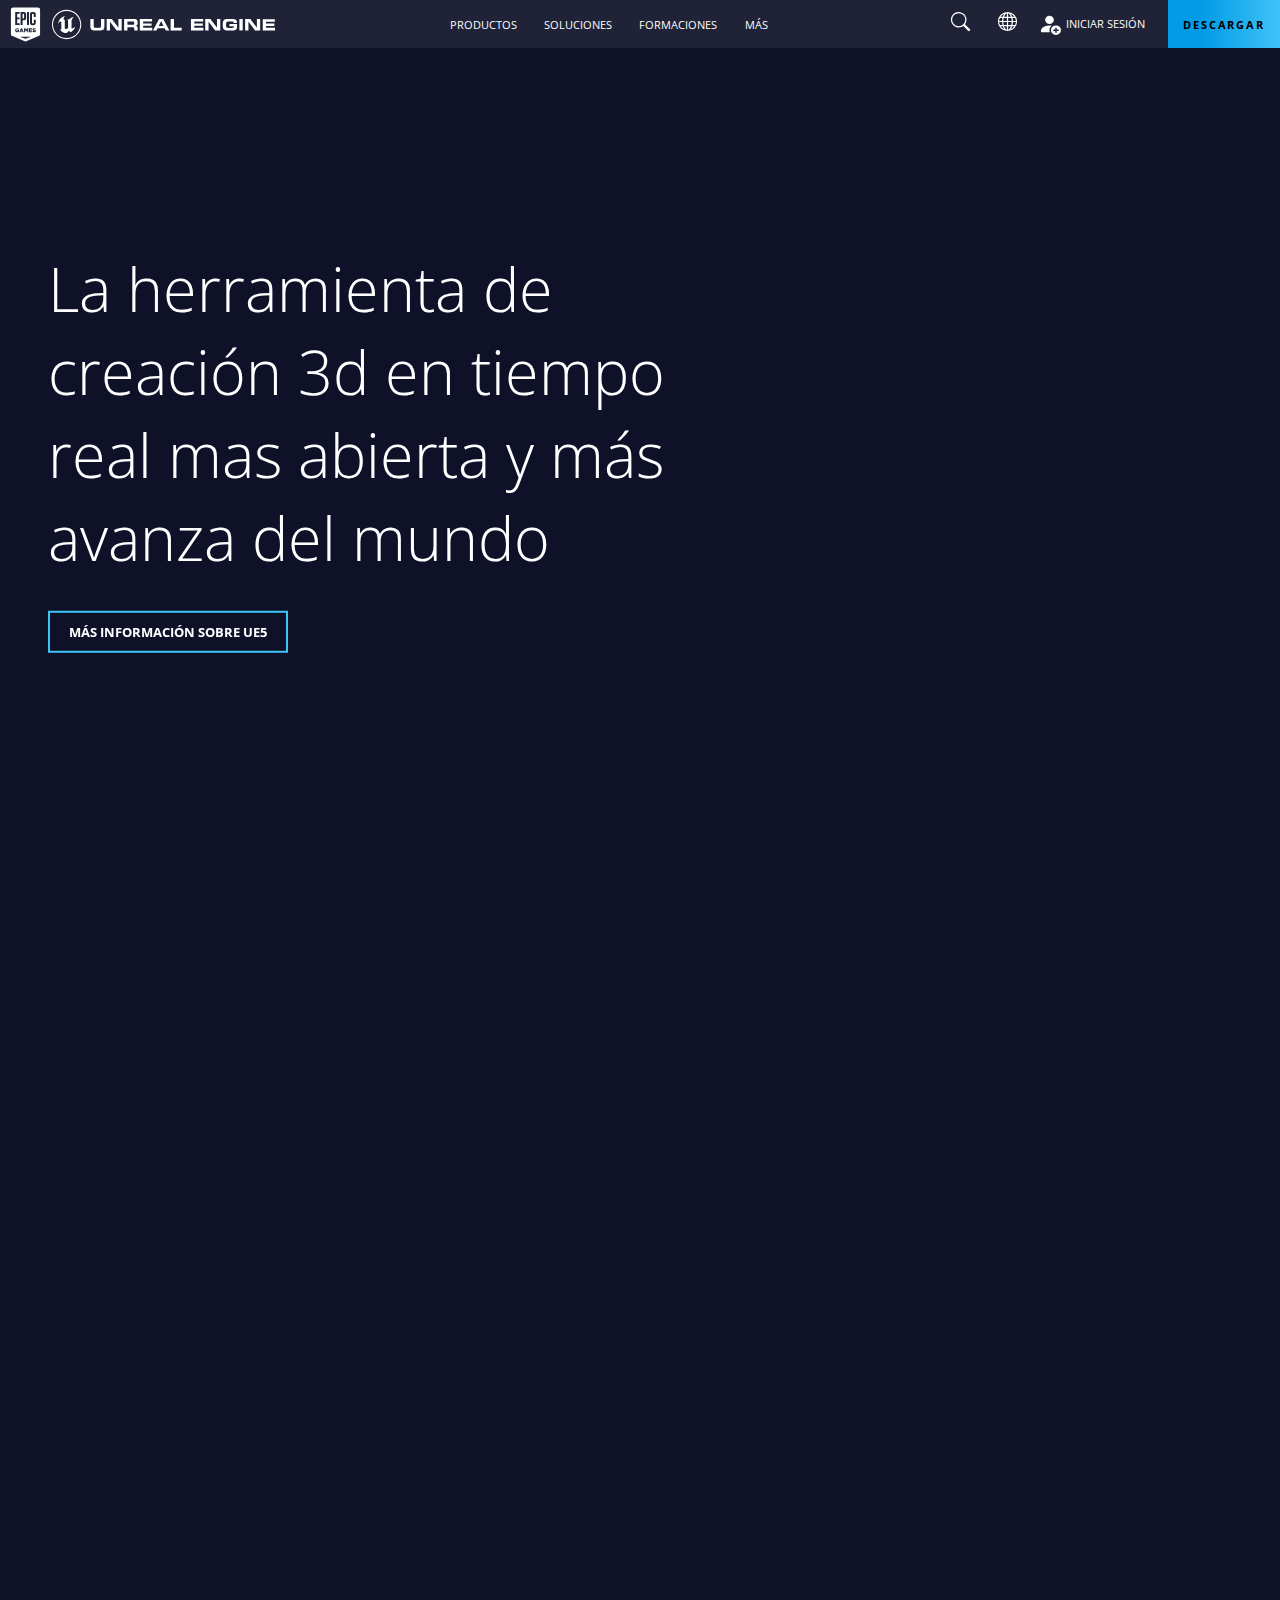
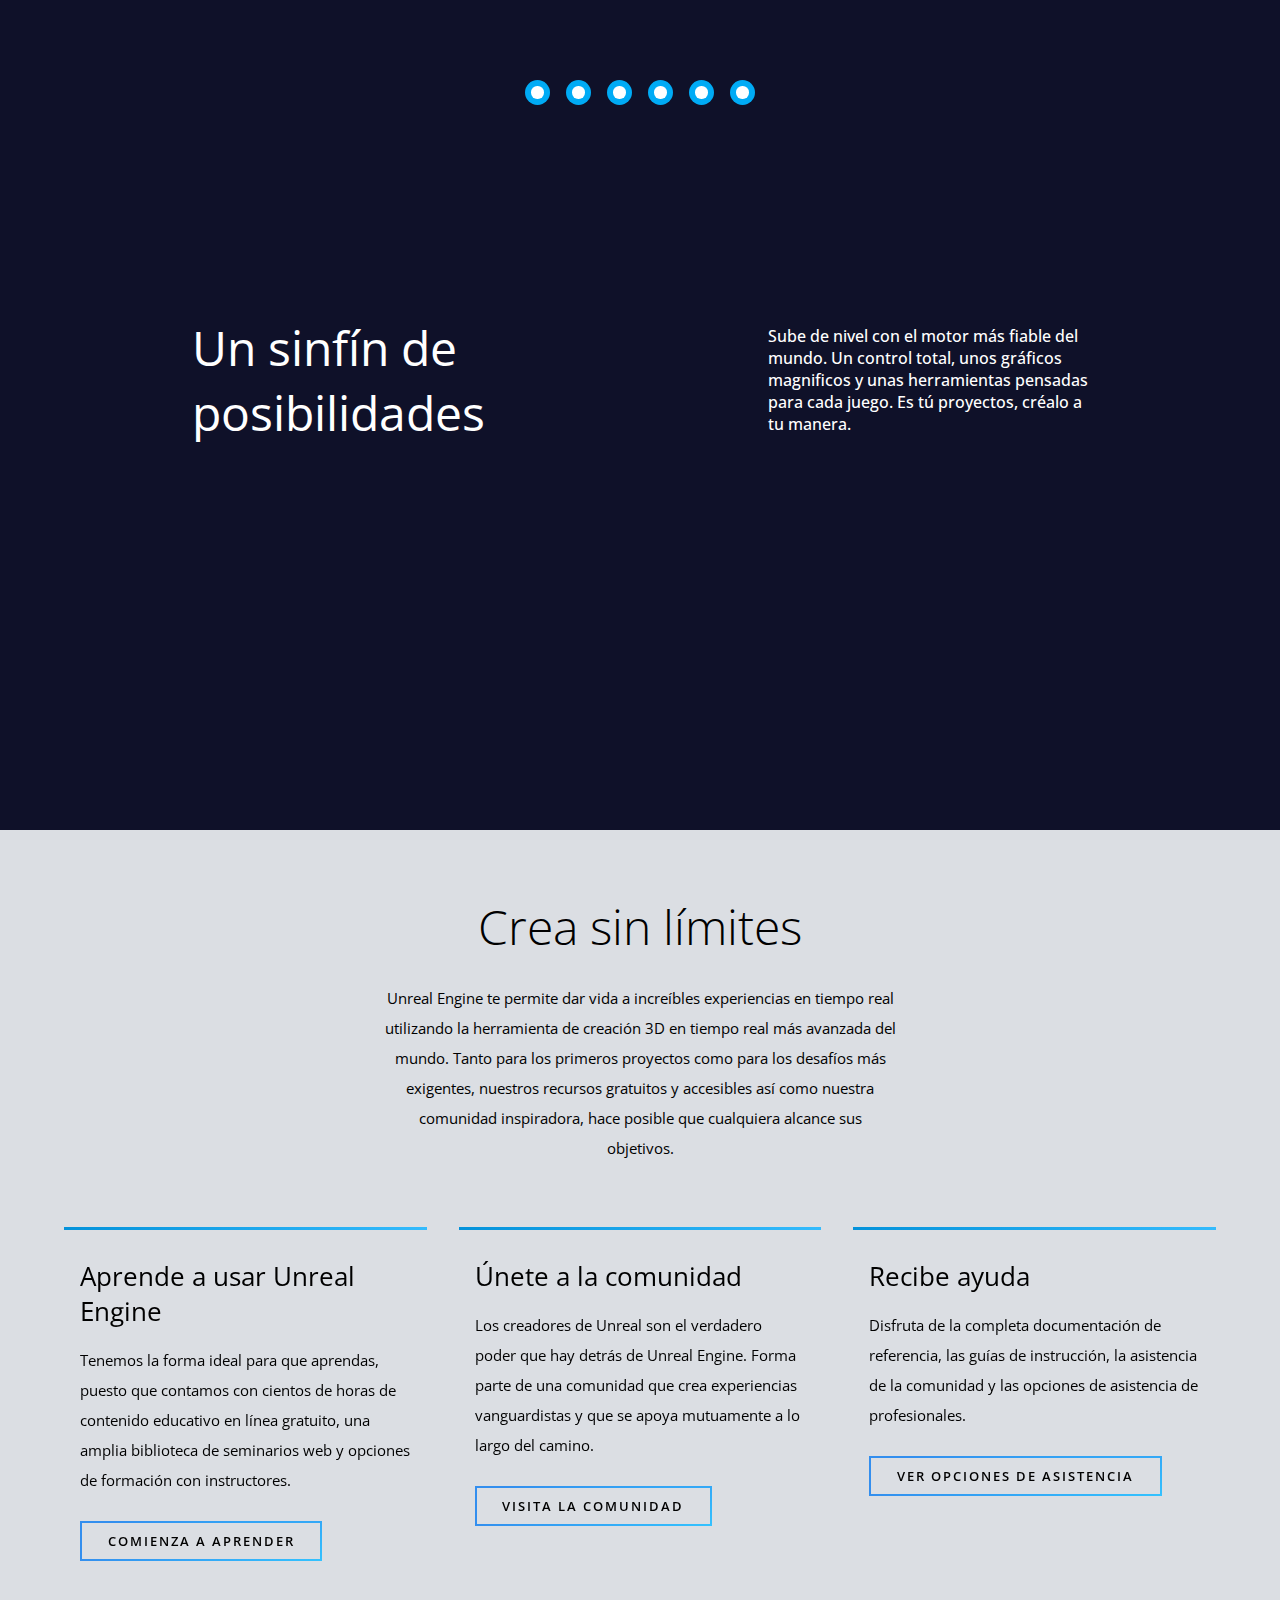
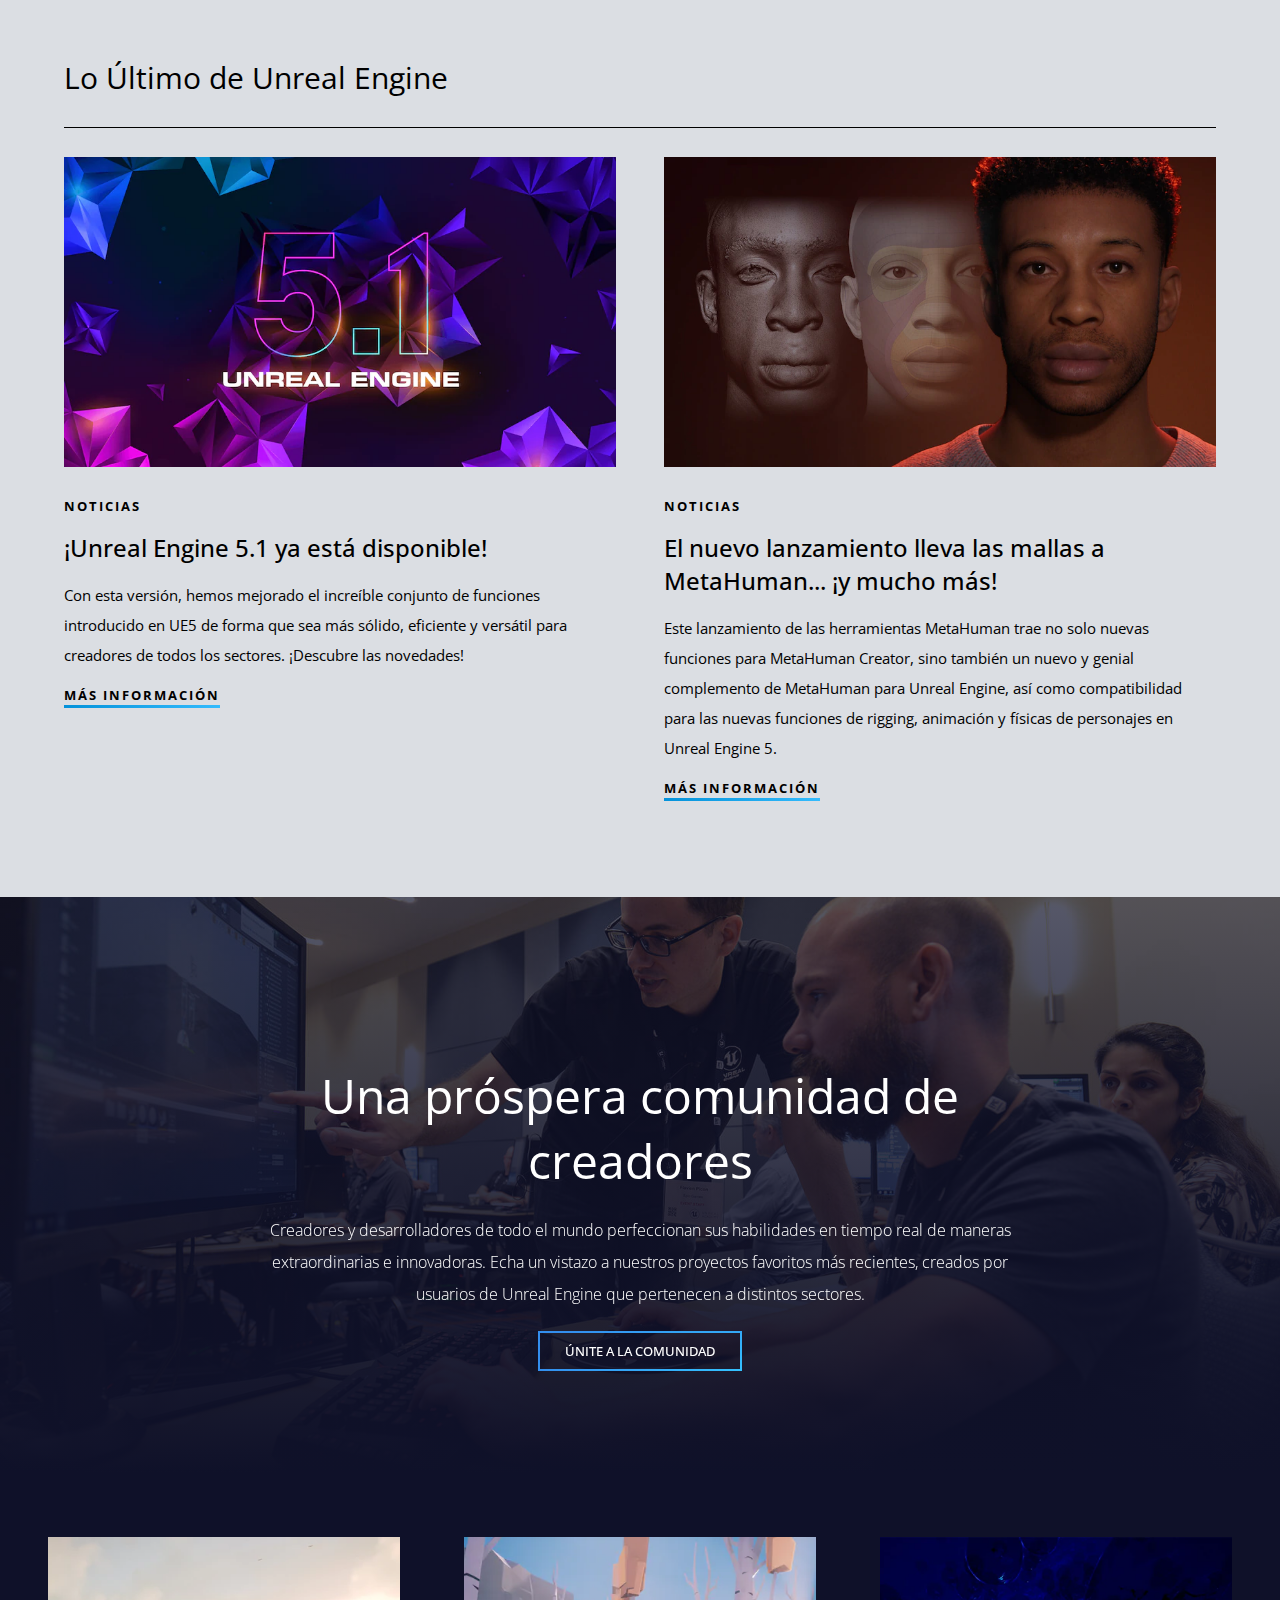
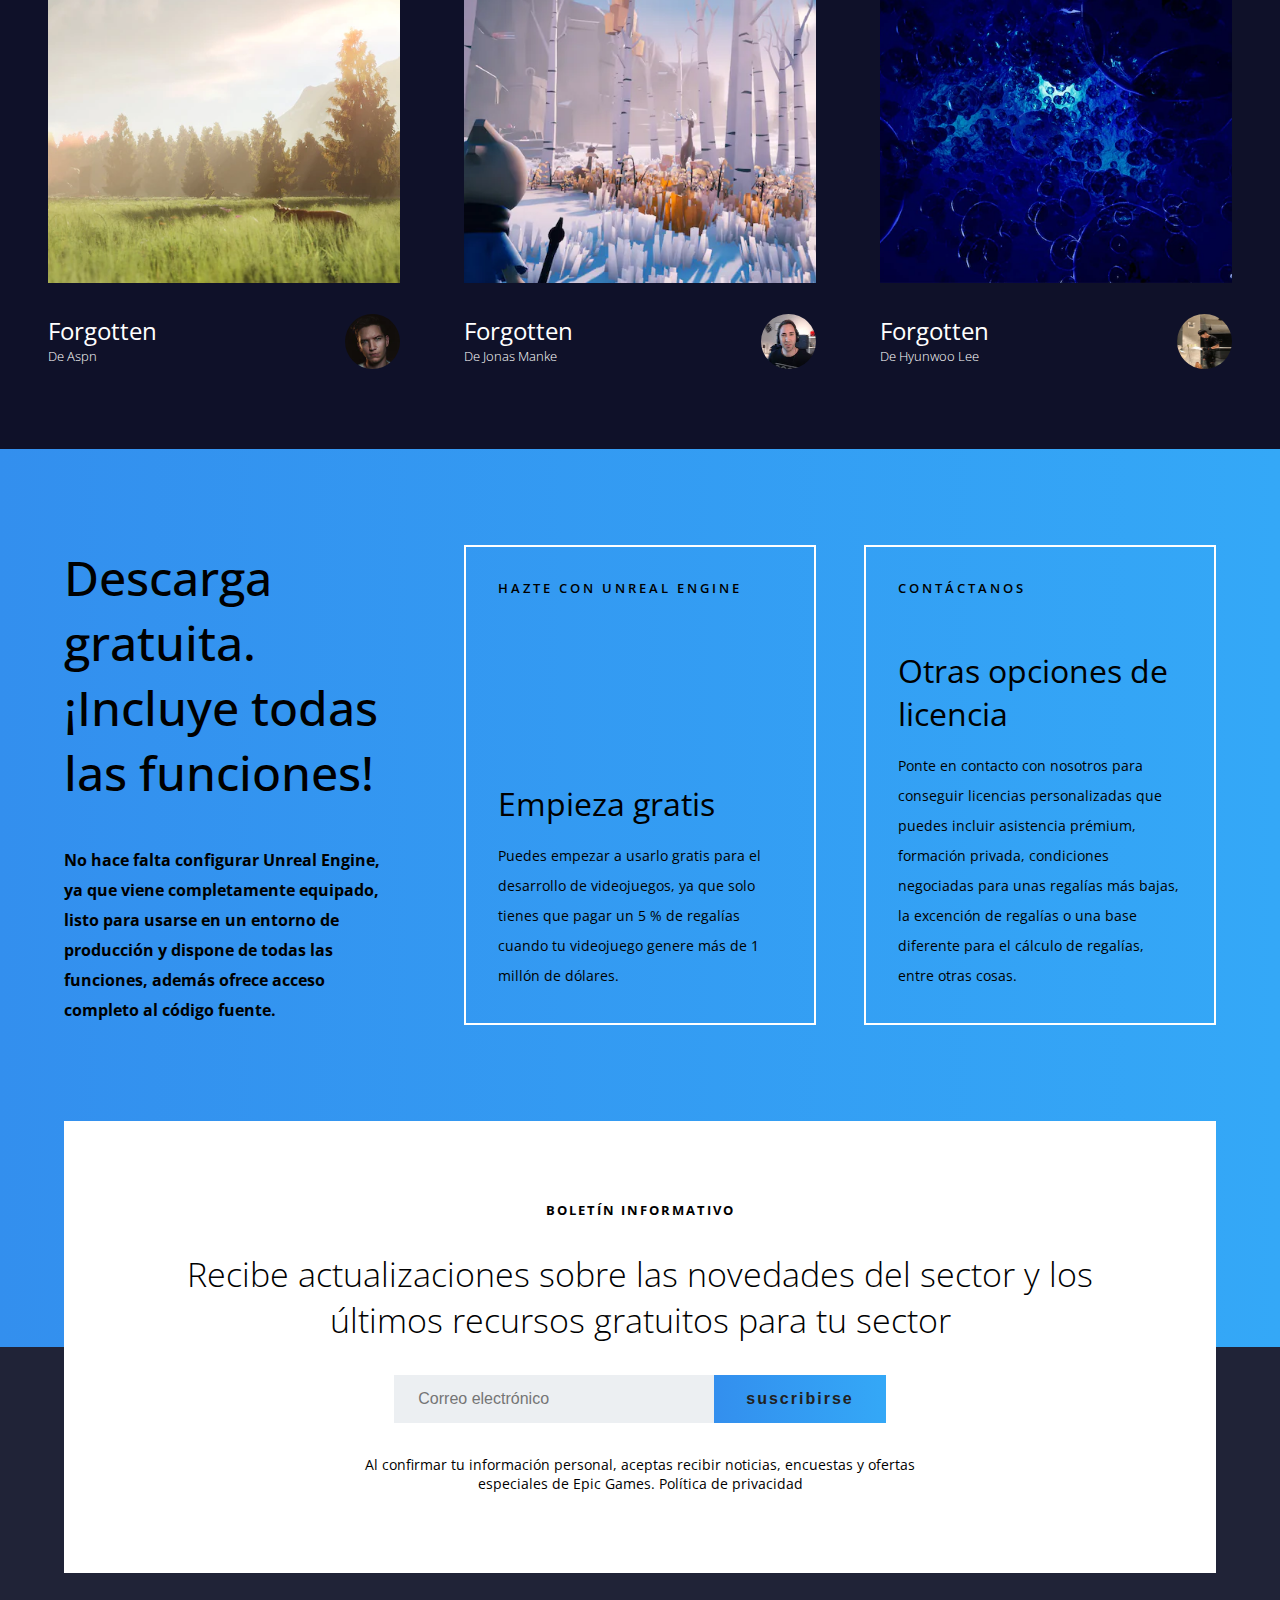
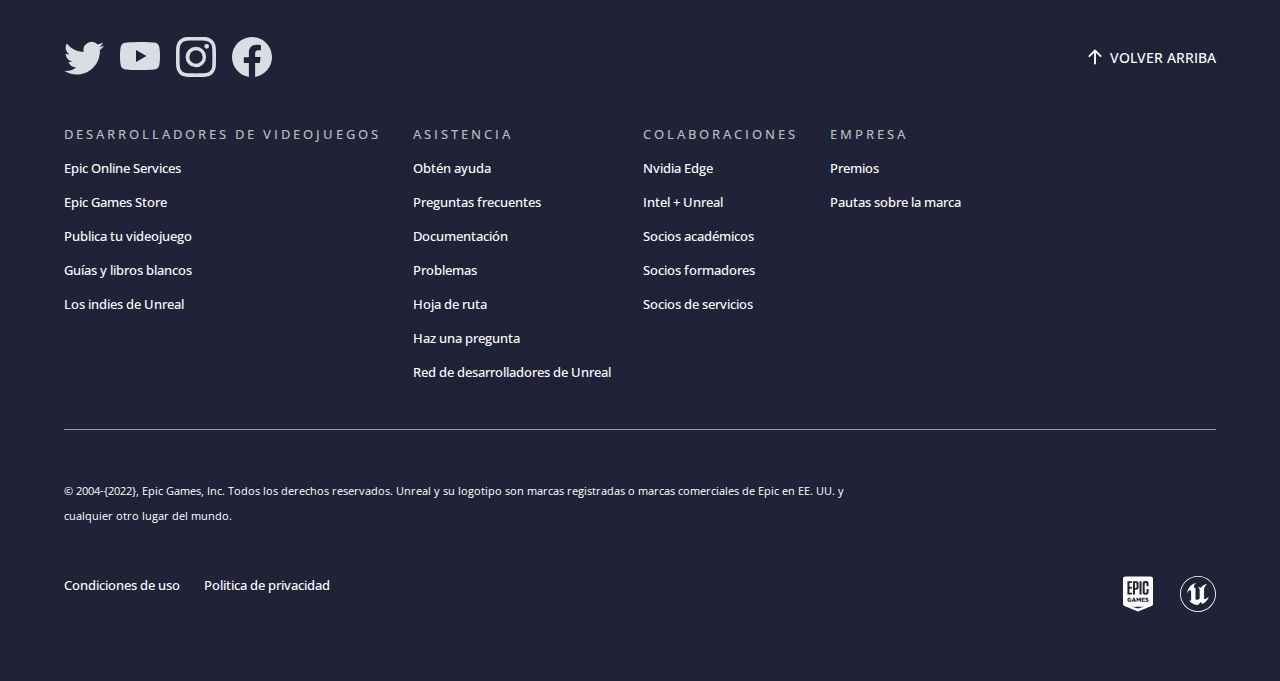
==== index.html @ 53129091 "agregando sección footer" ====
<!DOCTYPE html>
<html lang="en">
<head>
    <meta charset="UTF-8">
    <meta http-equiv="X-UA-Compatible" content="IE=edge">
    <meta name="viewport" content="width=device-width, initial-scale=1.0">
    <title>Unreal Engine Clon</title>
    <link rel="stylesheet" href="./styles/style.css">
</head>
<body>
    <div class="cursor">
        <svg class="cursor__arrow" xmlns="http://www.w3.org/2000/svg" width="16" height="16" fill="currentColor" viewBox="0 0 16 16">
            <path fill-rule="evenodd" d="M1 8a.5.5 0 0 1 .5-.5h11.793l-3.147-3.146a.5.5 0 0 1 .708-.708l4 4a.5.5 0 0 1 0 .708l-4 4a.5.5 0 0 1-.708-.708L13.293 8.5H1.5A.5.5 0 0 1 1 8z"/>
          </svg>
    </div>
    <header class="header">
        <div class="header__cont-left">
            <a href="" class="header__enlace header__logo">
                <img class="header__img logo__img" src="./assets/svg/logo-unreal.svg" alt="">
            </a>
            <a href="" class="header__enlace header__logo">
                <img class="header__img header__logo-img" src="./assets/svg/logo-text.svg" alt="">
            </a>
        </div>
        <nav class="header__nav">
            <ul class="nav__ul">
                <a href="#" class="nav__a header__enlace">productos</a>
                <a href="#" class="nav__a header__enlace">soluciones</a>
                <a href="#" class="nav__a header__enlace">formaciones</a>
                <a href="#" class="nav__a header__enlace">más</a>
            </ul>
        </nav>
        <div class="header__cont-right">
            <a href=""><img class="header__search header__img" src="./assets/svg/search.svg" alt=""></a>
            <a href=""><img class="header__idioma header__img" src="./assets/svg/globe.svg" alt=""></a>
            <a class="header__enlace enlace__iniciar" href="#">
                <img class="enlace__iniciar-img" src="./assets/svg/person-fill-add.svg">
                <span class="enlace__iniciar-text">Iniciar Sesión</span>
            </a>
            <a class="header__enlace enlace__download" href="#">
                Descargar
            </a>
        </div>
    </header>
    
    <main class="main">
        <section class="home">
            <video class="home__video" muted autoplay loop>
                <source src="./assets/video/home-video.mp4"/>
            </video>
            <div class="home__contText">
                <h1 class="home__text">La herramienta  de creación 3d en tiempo real mas abierta y
                    más avanza del mundo
                </h1>
                <a class="enlace__information" href="">más información sobre ue5</a>
            </div>
        </section>
        <div class="space"></div>
        <div class="containerSlider">
            <h2 class="containerSlider-text containerSlider-h2">Un sinfín de posibilidades</h2>
            <p class="containerSlider-text containerSlider-p">Sube de nivel con el motor más fiable del mundo. Un control 
                total, unos gráficos magnificos y unas herramientas pensadas
                para cada juego. Es tú proyectos, créalo a tu manera.
            </p>
            <div class="contSlider">
                <div class="swripper">
                    <video class="swripper__card" autoplay muted loop>
                        <source src="./assets/video/vinDisiel.mp4">
                    </video>
                    <video class="swripper__card" autoplay muted loop>
                        <source src="./assets/video/arquitect.mp4">
                    </video>
                    <video class="swripper__card" autoplay muted loop>
                        <source src="./assets/video/concierto.mp4">
                    </video>
                    <video class="swripper__card" autoplay muted loop>
                        <source src="./assets/video/automovil.mp4">
                    </video>
                    <video class="swripper__card" autoplay muted loop>
                        <source src="./assets/video/startWars.mp4">
                    </video>
                    <video class="swripper__card" autoplay muted loop>
                        <source src="./assets/video/space.mp4">
                    </video>
                </div>
            </div>
            <div class="cont-points">
                <span class="points"><div class="points-circule"></div></span>
                <span class="points"><div class="points-circule"></div></span>
                <span class="points"><div class="points-circule"></div></span>
                <span class="points"><div class="points-circule"></div></span>
                <span class="points"><div class="points-circule"></div></span>
                <span class="points"><div class="points-circule"></div></span>
            </div>
        </div>
        
        <section class="aboutMe">
            <div class="aboutMe__description">
                <h2 class="description__title">Crea sin límites</h2>
                <p class="description__text parrafo">
                    Unreal Engine te permite dar vida a increíbles experiencias en tiempo real utilizando la herramienta de creación 3D en tiempo real más avanzada del mundo.
                    Tanto para los primeros proyectos como para los desafíos más exigentes, nuestros recursos gratuitos y accesibles así como nuestra comunidad inspiradora, hace posible que cualquiera alcance sus objetivos.
                </p>
            </div>
            <div class="aboutMe__recomendations">
                <div class="recomendation">
                    <h3 class="recomendation__title">Aprende a usar Unreal Engine</h3>
                    <p class="recomendation__text parrafo">Tenemos la forma ideal para que aprendas, 
                        puesto que contamos con cientos de horas de contenido educativo en línea gratuito, una amplia biblioteca de seminarios web y opciones de formación con instructores.</p>
                    <a href="" class="recomendation__enlace">comienza a aprender</a>
                </div>
                <div class="recomendation">
                    <h3 class="recomendation__title">Únete a la comunidad</h3>
                    <p class="recomendation__text parrafo">Los creadores de Unreal son el verdadero poder que hay detrás de Unreal Engine. Forma parte de una comunidad que crea 
                        experiencias vanguardistas y que se apoya mutuamente a lo largo del camino.</p>
                    <a href="" class="recomendation__enlace">visita la comunidad</a>
                </div>
                <div class="recomendation">
                    <h3 class="recomendation__title">Recibe ayuda</h3>
                    <p class="recomendation__text parrafo">Disfruta de la completa documentación de referencia, las guías de instrucción, la 
                        asistencia de la comunidad y las opciones de asistencia de profesionales.</p>
                    <a href="" class="recomendation__enlace">ver opciones de asistencia</a>
                </div>
            </div>
            <div class="noticias">
                <h3 class="noticias__title">Lo Último de Unreal Engine</h3>
                <hr>
                <div class="noticias__cards">
                    <div class="cards__card">
                        <a href="" class="card__enlace-img"><img src="./assets/img/unreal-noticia1.webp" alt="" class="card__img"></a>
                        <span class="card__span">noticias</span>
                        <a href="" class="card__subtitle">¡Unreal Engine 5.1 ya está disponible!</a>
                        <p class="card__text parrafo">Con esta versión, hemos mejorado el increíble conjunto de funciones introducido en UE5 de forma que sea más sólido, eficiente y versátil para creadores de todos los sectores. ¡Descubre las novedades!</p>
                        <a href="" class="card__enlace">Más información</a>
                    </div>
                    <div class="cards__card">
                        <a href="" class="card__enlace-img"><img src="./assets/img/unreal-noticia2.webp" alt="" class="card__img"></a>
                        <span class="card__span">noticias</span>
                        <a href="" class="card__subtitle">El nuevo lanzamiento lleva las mallas a MetaHuman... ¡y mucho más!</a>
                        <p class="card__text parrafo">Este lanzamiento de las herramientas MetaHuman trae no solo nuevas funciones para MetaHuman Creator, sino también un nuevo y genial complemento de MetaHuman para Unreal Engine, así como compatibilidad para las nuevas funciones de rigging, animación y físicas de personajes en Unreal Engine 5.</p>
                        <a href="" class="card__enlace">Más información</a>
                    </div>
                </div>
            </div>
        </section>

        <section class="comunidad">
            <div class="comunidad__contImg">
                <img src="./assets/img/fondo-comunidad.png" alt="" class="contImg__img">
                <div class="contImg__contText">
                    <h2 class="contImg__title">Una próspera comunidad de creadores</h2>
                    <p class="contImg__text">Creadores y desarrolladores de todo el mundo perfeccionan sus habilidades en tiempo real de maneras extraordinarias e innovadoras. Echa un vistazo a nuestros proyectos favoritos más recientes, creados por usuarios de Unreal Engine que pertenecen a distintos sectores.</p>
                    <a href="" class="contImg__enlace">únite a la comunidad</a>
                </div>
            </div>
            <div class="comunidad__perfiles">
                <div class="perfiles__perfil">
                    <img src="./assets/img/fondo1.webp" alt="" class="perfil__img-fondo">
                    <div class="perfil__info">
                        <span><h3 class="perfil__name">Forgotten</h3><h4 class="perfil__subname">De Aspn</h4></span>
                        <img src="./assets/img/taylor.webp" alt="" class="perfil__img-person">
                    </div>
                </div>
                <div class="perfiles__perfil">
                    <img src="./assets/img/fondo2.webp" alt="" class="perfil__img-fondo">
                    <div class="perfil__info">
                        <span><h3 class="perfil__name">Forgotten</h3><h4 class="perfil__subname">De Jonas Manke</h4></span>
                        <img src="./assets/img/mug.webp" alt="" class="perfil__img-person">
                    </div>
                </div>
                <div class="perfiles__perfil">
                    <img src="./assets/img/fondo3.webp" alt="" class="perfil__img-fondo">
                    <div class="perfil__info">
                        <span><h3 class="perfil__name">Forgotten</h3><h4 class="perfil__subname">De Hyunwoo Lee</h4></span>
                        <img src="./assets/img/lee.webp" alt="" class="perfil__img-person">
                    </div>
                </div>
            </div>
        </section>

        <section class="download">
            <div class="download__card download__card-first">
                <h2 class="download__card-first-title">Descarga gratuita. ¡Incluye todas las funciones!</h2>
                <p class="download__card-first-text">No hace falta configurar Unreal Engine, ya que viene completamente equipado, listo para usarse en un entorno de producción y dispone de todas las funciones, además ofrece acceso completo al código fuente.</p>
            </div>
            <div class="download__card">
                <span class="download__card-span">Hazte con Unreal Engine</span>
                <div class="download__card-contText">
                    <h2 class="download__card-contText-title">Empieza gratis</h2>
                    <p class="download__card-contText-text">Puedes empezar a usarlo gratis para el desarrollo de videojuegos, ya que solo tienes que pagar un 5 % de regalías cuando tu videojuego genere más de 1 millón de dólares.</p>
                </div>
            </div>
            <div class="download__card">
                <span class="download__card-span">Contáctanos</span>
                <div class="download__card-contText">
                    <h2 class="download__card-contText-title">Otras opciones de licencia</h2>
                    <p class="download__card-contText-text">Ponte en contacto con nosotros para conseguir licencias personalizadas que puedes incluir asistencia prémium, formación privada, condiciones negociadas para unas regalías más bajas, la excención de regalías o una base diferente para el cálculo de regalías, entre otras cosas.</p>
                </div>
            </div>
        </section>

        <section class="boletin">
            <div class="contBoletin">
                <span class="contBoletin__span">boletín informativo</span>
                <h2 class="contBoletin__h2">Recibe actualizaciones sobre las novedades del sector y los últimos recursos gratuitos para 
                    tu sector
                </h2>
                <div class="contInput"><input placeholder="Correo electrónico" type="text" class="contInput__input"><button class="contInput__button">suscribirse</button></div>
                <p class="contBoletin__parrafo">Al confirmar tu información personal, aceptas recibir noticias, encuestas y ofertas especiales de Epic Games. Política de privacidad</p>
            </div>
        </section>

        <section class="footer">
            <div class="contFirst">
                <picture class="footer__picture">
                    <img class="picture__img" src="./assets/redesSociales/twitter.svg"/>
                    <img class="picture__img" src="./assets/redesSociales/youtube.svg"/>
                    <img class="picture__img" src="./assets/redesSociales/instagram.svg"/>
                    <img class="picture__img" src="./assets/redesSociales/facebook.svg"/>
                </picture>
                <a href="" class="contFirst__up">
                    <img src="./assets/svg/arrow-up-short.svg" alt="" class="contFirst__up-img">
                    <span class="contFirst__up-span">volver arriba</span>
                </a>
            </div>
            <div class="contSecond">
                <div class="footer__contEnlaces">
                    <span class="contEnlaces__span">DESARROLLADORES DE VIDEOJUEGOS</span>
                    <a href="" class="contEnlaces__enlace">Epic Online Services</a>
                    <a href="" class="contEnlaces__enlace">Epic Games Store</a>
                    <a href="" class="contEnlaces__enlace">Publica tu videojuego</a>
                    <a href="" class="contEnlaces__enlace">Guías y libros blancos</a>
                    <a href="" class="contEnlaces__enlace">Los indies de Unreal</a>
                </div>
                <div class="footer__contEnlaces">
                    <span class="contEnlaces__span">ASISTENCIA</span>
                    <a href="" class="contEnlaces__enlace">Obtén ayuda</a>
                    <a href="" class="contEnlaces__enlace">Preguntas frecuentes</a>
                    <a href="" class="contEnlaces__enlace">Documentación</a>
                    <a href="" class="contEnlaces__enlace">Problemas</a>
                    <a href="" class="contEnlaces__enlace">Hoja de ruta</a>
                    <a href="" class="contEnlaces__enlace">Haz una pregunta</a>
                    <a href="" class="contEnlaces__enlace">Red de desarrolladores de Unreal</a>
                </div>
                <div class="footer__contEnlaces">
                    <span class="contEnlaces__span">COLABORACIONES</span>
                    <a href="" class="contEnlaces__enlace">Nvidia Edge</a>
                    <a href="" class="contEnlaces__enlace">Intel + Unreal</a>
                    <a href="" class="contEnlaces__enlace">Socios académicos</a>
                    <a href="" class="contEnlaces__enlace">Socios formadores</a>
                    <a href="" class="contEnlaces__enlace">Socios de servicios</a>
                </div>
                <div class="footer__contEnlaces">
                    <span class="contEnlaces__span">EMPRESA</span>
                    <a href="" class="contEnlaces__enlace">Premios</a>
                    <a href="" class="contEnlaces__enlace">Pautas sobre la marca</a>
                </div>
            </div>
            <hr class="footer__hr">
            <div class="footer__derechos"><p class="footer__derechos-text">© 2004-{2022}, Epic Games, Inc. Todos los derechos reservados. Unreal y su logotipo son marcas registradas o marcas comerciales de Epic en EE. UU. y cualquier otro lugar del mundo.</p></div>
            <div class="contThird">
                <div class="contThird__enlaces">
                    <a href="" class="enlaces-text">Condiciones de uso</a>
                    <a href="" class="enlaces-text">Politica de privacidad</a>
                </div>
                <div class="contThird__enlaces">
                    <a href="" class="">
                        <img src="./assets/svg/logo-unreal.svg" alt="" class="enlaces-img">
                    </a>
                    <a href="" class="">
                        <img src="./assets/svg/logo-footer.svg" alt="" class="enlaces-img">
                    </a>
                </div>
            </div>
        </section>
    </main>
    <script src="./scripts/script.js"></script>
</body>
</html>
---- styles/style.css ----
@import url('https://fonts.googleapis.com/css2?family=Open+Sans:ital,wght@0,300;0,400;0,500;1,300&display=swap');

* {
    margin: 0;
    padding: 0;
    box-sizing: border-box;
}

:root {
    --color-header: #202337;
    --color-fondo : #0f1129;
    --color-celeste: #00abf5;
    --color-verde: #2ae5b3;
    --color-plomo: #dbdee3;
}

body {
    font-family: 'Open Sans', sans-serif;
    font-weight: lighter;
}

.cursor {
    --x: 5px;
    --y: 5px;
    position: fixed;
    display: flex;
    align-items: center;
    justify-content: center;
    top: -50px;
    left: -50px;
    z-index: 1;
    pointer-events: none;
    width: 100px;
    height: 100px;
    border: 2px solid var(--color-celeste);
    transform: translate(var(--x), var(--y)) translateZ(0);
    border-radius: 50%;
    opacity: 0;
    background-color: rgba(0,0,0, .5);
}

.cursor__arrow {
    width: 30px;
    height: 50px;
    filter: invert(100%) sepia(0%) saturate(26%) hue-rotate(296deg) brightness(98%) contrast(105%);
}

.header {
    display: flex;
    justify-content: space-between;
    align-items: center;
    width: 100%;
    background-color: var(--color-header);
    color: white;
    height: 3em;
    position: absolute;
    z-index: 1;
}

.header__img {
    width: 35px;
    height: 35px;
}

.header__cont-left {
    display: flex;
    gap: .5em;
    margin-left: .5em;
}

.header__logo {
    display: flex;
    align-items: center;
}

.header__logo-img {
    width: 20em;
}


.header__nav {
    height: 100%;
}
.nav__ul {
    display: flex;
    gap: 1.7em;
    height: 100%;
}
.nav__a {
    display: flex;
    align-items: center;
    position: relative;
    text-transform: uppercase;
    font-size: .7em;
    font-weight: 400;
    transition: border-bottom .2s;
}

.nav__a::after {
    content: "";
    position: absolute;
    bottom: 0;
    height: .5em;
    width: 100%;
    background-color: #0099DA;
    transition: clip-path .3s;
    clip-path: polygon(0 100%, 100% 100%, 100% 100%, 0% 100%);
}

.nav__a:hover::after {
    clip-path: polygon(0 100%, 100% 100%, 100% 0, 0 0);
}

.header__cont-right {
    display: flex;
    align-items: center;
    gap: .8em;
}

.header__enlace {
    text-decoration: none;
    color: white;
    text-transform: uppercase;
    font-size: .7em;
    font-weight: 400;
}

.enlace__iniciar {
    display: flex;
    align-items: center;
    gap: .5em;
}

.header__search {
    filter: invert(98%) sepia(5%) saturate(129%) hue-rotate(41deg) brightness(117%) contrast(100%);
    height: 1.2em;    
}
.header__idioma {
    filter: invert(98%) sepia(5%) saturate(129%) hue-rotate(41deg) brightness(117%) contrast(100%);
    height: 1.2em;    
}


.enlace__iniciar-img {
    filter: invert(98%) sepia(5%) saturate(129%) hue-rotate(41deg) brightness(117%) contrast(100%);
    height: 2em;
}

.enlace__download {
    display: flex;
    align-items: center;
    justify-content: center;
    font-weight: bold;
    background: linear-gradient(-90deg, rgb(63, 196, 248), #039ae6 70%);
    height: 3rem;
    width: 10em;
    margin-left: .9em;
    color: black;
    letter-spacing: 1.8px;
}

.home {
    min-height: 100vh;
    display: flex;
    justify-content: center;
    align-items: center;
    background-color: #0f1129;
}

.home__video {
    position: fixed;
    width: 100%;
    transition: width .5s;
}

.home__contText {
    position: absolute;
    display: flex;
    flex-direction: column;
    gap: 2em;
    top: 50%;
    transform: translateY(-50%);
    left: 3em;
}

.home__text {
    color: white;
    font-weight: lighter;
    font-size: 3.8em;
    width: 700px;
}

.enlace__information {
    width: fit-content;
    text-transform: uppercase;
    color: white;
    border: 2px solid rgb(63, 196, 248);
    padding: .8em 1.5em;
    font-weight: bold;
    font-size: .8em;
    text-decoration: none;
}

.enlace__information:hover {
    box-shadow: 
    0 0 5px rgb(5, 153, 211),
    0 0 15px rgb(27, 169, 224),
    0 0 25px rgb(77, 192, 238);
}


.space {
    height: 70vh;
    width: 100%;
    background-color: var(--color-fondo);
}

/*SECTION SLIDER*/
.containerSlider {
    position: relative;
    display: flex;
    flex-direction: column;
    align-items: center;
    height: 100vh;
    width: 100%;
    background-color: var(--color-fondo);
    padding-bottom: 6em;
    /* gap: 2em; */
}

.contSlider {
    width: 80%;
    /* height: 600px; */
    overflow-x : hidden;
    cursor: none;
}

.swripper {
    position: relative;
    display: flex;
    width: 600%;
    height: 100%;
    transition: transform .5s;
}

.swripper::after {
    position: absolute;
    content: "";
    width: 100%;
    height: 100%;
    z-index: 2;
    background: linear-gradient(var(--color-fondo) 0%, transparent 15%, transparent 85%, var(--color-fondo) 100%);
}

.swripper__card {
    width: calc(100% / 6);
    height: 100%;
}

.swripper__card:hover {
    transform: scale(1.2);
}

.cont-points {
    display: flex;
    align-items: center;
    gap: 1em;
}

.points {
    display: flex;
    justify-content: center;
    align-items: center;
    width: 25px;
    height: 25px;
    border-radius: 50%;
    background-color: var(--color-celeste);
    cursor: pointer;
}

.points-circule {
    height: 50%;
    width: 50%;
    border-radius: 50%;
    background-color: white;
}

@keyframes change {
    0%{
        transform: translateY(-7rem)
    }
}

.containerSlider-text {
    position: absolute;
    top: 50%;
    transform: translateY(-50%);
    z-index: 1;
    color: white;
    transition: all 1s;
    pointer-events: none;
}

.containerSlider-h2 {
    font-size: 3em;
    font-weight: 400;
    left: 12rem;
    max-width: 10em;
}
.containerSlider-p {
    font-size: 1em;
    max-width: 20em;
    right: 12rem;
    font-weight: 500;
}

.aboutMe {
    display: flex;
    flex-direction: column;
    align-items: center;
    text-align: center;    
    padding: 4em 0 6em;
    gap: 4em;
    background-color: var(--color-plomo)
}

.aboutMe__description {
    width: 40%;
}

.description__title {
    font-size: 3em;
    font-weight: lighter;
    margin-bottom: .5em;
}

.parrafo {
    font-weight: 400;
    line-height: 30px;
    font-size: .95em;
}

.aboutMe__recomendations {
    display: grid;
    grid-template-columns: repeat(3, 1fr);
    flex-direction: row;
    width: 90%;
    gap: 2em;
}

.recomendation {
    position: relative;
    display: flex;
    flex-direction: column;
    padding: 2em 1em;
    gap: 1em;
    text-align: start;
}

.recomendation::after {
    content: "";
    position: absolute;
    top: 0;
    left: 0;
    width: 100%;
    height: .2em;
    background: linear-gradient(-90deg, #34BBFD, #0492da);
}

.recomendation__title {
    font-size: 1.6em;
    font-weight: 400;
}

.recomendation__enlace {
    text-decoration: none;
    text-transform: uppercase;
    color: black;
    border: 2px solid;
    border-color: initial;
    border-image: radial-gradient(100% 185.14% at 100% 100%,
     rgb(52, 195, 255) 0%, rgb(51, 142, 238) 100%) 5 / 2px / 0 stretch;
    padding: .7em 2em;
    margin-top: .8em;
    width: fit-content;
    font-weight: 600;
    font-size: .8em;
    letter-spacing: 2px;
}

.recomendation__enlace:hover {
    box-shadow: 
    0 0 5px rgb(23, 184, 248),
    0 0 15px rgb(27, 169, 224),
    0 0 25px rgba(77, 192, 238, .5);
}

.noticias {
    display: flex;
    flex-direction: column;
    width: 90%;
    margin: auto;
    text-align: start;
}

.noticias__title {
    font-size: 1.9em;
    font-weight: 400;
}

hr {
    width: 100%;
    margin: 1.8em 0;
    border: none;
    border-top: 1px solid black;
}
.noticias__cards {
    display: flex;
    gap: 3em;
}

.cards__card {
    display: flex;
    flex-direction: column;
    gap: 1em;
    width: 50%;
}

.card__enlace-img {
    overflow: hidden;
}

.card__img {
    width: 100%;
    transition: transform .5s;
    -webkit-user-drag: none;
}

.card__img:hover {
    transform: scale(1.08)
}

.card__span {
    font-weight: bold;
    letter-spacing: 2px;
    text-transform: uppercase;
    font-size: .8em;
    margin-top: .7em;
}

.card__subtitle {
    font-size: 1.5em;
    text-decoration: none;
    color: black;
    font-weight: 500;
}

.card__subtitle:hover {
    color: rgb(80, 77, 245);
}

.card__enlace {
    text-decoration: none;
    text-transform: uppercase;
    color: black;
    font-weight: bold;
    font-size: .8em;
    width: fit-content;
    letter-spacing: 2px;
}

.card__enlace:after {
    content: "";
    display: block;
    width: 100%;
    height: .2em;
    margin-top: .1em;
    background: linear-gradient(-90deg, #34BBFD, #0492da);
}

@keyframes carge {
    0%{ width: 0 }
    100%{ width: 100% }
}

.card__enlace:hover::after {
    animation: carge .7s;
}

.comunidad {
    padding-bottom: 5em;
    background-color: var(--color-fondo)
}

.comunidad__contImg {
    position: relative;
    display: flex;
    width: 100%;
    justify-content: center;
    align-items: center;
    color: white;
}

.comunidad__contImg::before {
    content: "";
    position: absolute;
    width: 100%;
    height: 100%;
    background: linear-gradient(rgba(15, 17, 41, .7), var(--color-fondo) 90%);
}

.contImg__img {
    width: 100%;
}

.contImg__contText {
    position: absolute;
    display: flex;
    text-align: center;
    flex-direction: column;
    gap: 1.3em;
    width: 60%;
}

.contImg__title {
    font-size: 3em;
    font-weight: 400;    
}

.contImg__text {
    line-height: 32px;
}

.contImg__enlace {
    text-decoration: none;
    color: white;
    text-transform: uppercase;
    font-size: .8em;
    font-weight: 500;
    border: 1px solid;
    width: fit-content;
    margin: auto;
    padding: .8em 2em;
    border-image: radial-gradient(100% 185.14% at 100% 100%,
    rgb(52, 195, 255) 0%, rgb(51, 142, 238) 100%) 5 / 2px / 0 stretch;
}

.contImg__enlace:hover {
    box-shadow: 
    0 0 5px rgb(5, 153, 211),
    0 0 15px rgb(27, 169, 224),
    0 0 25px rgb(77, 192, 238);
}

.comunidad__perfiles {
    width: 100%;
    display: grid;
    grid-template-columns: repeat(3, 1fr);
    gap: 4em;
    padding: 0 3em;
    background-color: var(--color-fondo)
}

.perfiles__perfil {
    display: flex;
    flex-direction: column;
    justify-content: space-between;
    max-height: 35em;
    height: 27em;
    overflow: hidden;
}

.perfil__info {
    display: flex;
    justify-content: space-between; 
    color: white;
}

.perfil__name {
    font-weight: 400;
    font-size: 1.5em;
    cursor: pointer;
}

.perfil__name:hover {
    color: var(--color-celeste);
}

.perfil__subname {
    font-weight: 300;
    font-size: .8em;
}

.perfil__img-fondo {
    width: 100%;
    height: 80%;
    object-fit: cover;
    transition: transform .4s;
    cursor: none;
    -webkit-user-drag: none;
}

.perfil__img-fondo:hover {
    transform: scale(1.03);
}

.perfil__img-person {
    width: 55px;
    height: 55px;
    border-radius: 50%;
}

.download {
    display: grid;
    grid-template-columns: repeat(3, 1fr);
    padding: 6em 4em;
    width: 100%;
    gap: 3em;
    background: linear-gradient(90deg, #338fee, #34a8f7);
}

.download__card {
    display: flex;
    flex-direction: column;
    justify-content: space-between;
    padding: 2em;
    border: 2px solid white;
    cursor: pointer;
    min-height: 30em;
}

.download__card:hover {
    background-color: white;
}

.download__card-first {
    border: none;
    padding: 0;
    cursor: default;
}

.download__card-first:hover {
    background-color: transparent;
}

.download__card-first-title {
    font-size: 3em;
    font-weight: 500;
}

.download__card-first-text {
    font-weight: bold;
    width: 90%;
    line-height: 30px;
}

.download__card-span {
    font-weight: 600;
    letter-spacing: 3px;
    text-transform: uppercase;
    font-size: .8em
}

.download__card-contText-title {
    font-size: 2em;
    font-weight: 400;
    margin-bottom: .5em;
}

.download__card-contText-text {
    font-weight: 400;
    font-size: .9em;
    line-height: 30px;
}

.boletin {
    display: flex;
    justify-content: center;
    background: linear-gradient(transparent, transparent 50% , #202337 50%),linear-gradient(90deg, #338fee, #34a8f7);
}

.contBoletin {
    text-align: center;
    width: 90%;
    background-color: white;
    padding: 5em 6em;
    display: flex;
    flex-direction: column;
    align-items: center;
    gap: 2em;
}

.contBoletin__span {
    font-weight: bold;
    letter-spacing: 2px;
    text-transform: uppercase;
    font-size: .8em;
}

.contBoletin__h2 {
    font-size: 2.1em;
    font-weight: 300;
}

.contInput__input {
    height: 3em;
    width: 20em;
    padding: 0 1.5em;
    font-size: 1em;
    border: none;
    background-color: #eceff2;
    outline: none;
}

.contInput__button {
    font-size: 1em;
    height: 3em;
    padding: 0 2em;
    font-weight: bold;
    letter-spacing: 2px;
    color: rgb(33,33,33);
    background: linear-gradient(90deg, #338fee, #34a8f7);
    border: none;
    cursor: pointer;
}

.contInput__button:hover {
    background: none;
    background-color: #0057d9;
    box-shadow: 0 0 12px #0057d9,
        0 0 17px #0f67eb;
}

.contBoletin__parrafo {
    width: 60%;
    font-size: .85em;
    font-weight: 400;
}

.footer {
    background-color: #202337;
    padding: 4em 0;
    display: flex;
    flex-direction: column;
    gap: 3em;
}

.contFirst {
    width: 90%;
    display: flex;
    align-items: center;
    justify-content: space-between;
    margin: auto;
}

.footer__picture {
    display: flex;
    gap: 1em;
}

.picture__img {
    width: 40px;
    height: 40px;
    filter: invert(91%) sepia(38%) saturate(77%) hue-rotate(180deg) brightness(96%) contrast(84%);
}

.picture__img:hover {
    filter: invert(48%) sepia(99%) saturate(2503%) hue-rotate(167deg) brightness(93%) contrast(103%);
    cursor: pointer;
}

.contFirst__up {
    text-decoration: none;
    color: white;
    display: flex;
    align-items: center;
    text-transform: uppercase;
    font-size: .85em;
    font-weight: 500;
}

.contFirst__up:hover > .contFirst__up-img {
    transform: translateY(-.2em);
    filter: invert(48%) sepia(99%) saturate(2503%) hue-rotate(167deg) brightness(93%) contrast(103%);
}
.contFirst__up:hover > .contFirst__up-span {
    color: #009ddf;
}

.contFirst__up-img {
    transition: transform .5s, color .5s;
    width: 30px;
    filter: invert(100%) sepia(0%) saturate(729%) hue-rotate(163deg) brightness(112%) contrast(101%);
}

.contFirst__up-span {
    transition: color .5s;
}

.contSecond {
    display: flex;
    width: 90%;
    margin: auto;
    gap: 2em;
    grid-template-columns: repeat(4, 1fr);
}

.footer__contEnlaces {
    display: flex;
    flex-direction: column;
    gap: 1em;
}

.contEnlaces__span {
    letter-spacing: 3px;
    font-size: .8em;
    font-weight: 500;
    color: #bbb;
}

.contEnlaces__enlace {
    text-decoration: none;
    color: white;
    font-size: .8em;
    font-weight: 500;
    transition: color .4s;
}

.contEnlaces__enlace:hover {
    color: #009ddf;
}

.footer__hr {
    margin: 0;
    padding: 0;
    width: 90%;
    margin: auto;
    border-color:rgb(155, 151, 151)
}

.footer__derechos {
    width: 90%;
    color: white;
    margin: auto;
}

.footer__derechos-text {
    width: 70%;
    font-size: .7em;
    font-weight: 400;
    line-height: 25px;
}

.contThird {
    display: flex;
    justify-content: space-between;
    width: 90%;
    margin: auto;
}

.contThird__enlaces {
    display: flex;
    gap: 1.5em;
}

.enlaces-text {
    color: white;
    text-decoration: none;
    font-size: .8em;
    font-weight: 500;
    transition: color .5s;
}

.enlaces-text:hover {
    color: #009ddf;
}

.enlaces-img:hover {
    filter: invert(48%) sepia(99%) saturate(2503%) hue-rotate(167deg) brightness(93%) contrast(103%);
}

@media screen and (max-width:990px ) {
    .header__nav {
        position: absolute;
        z-index: -1;
        opacity: 0;
    }
}
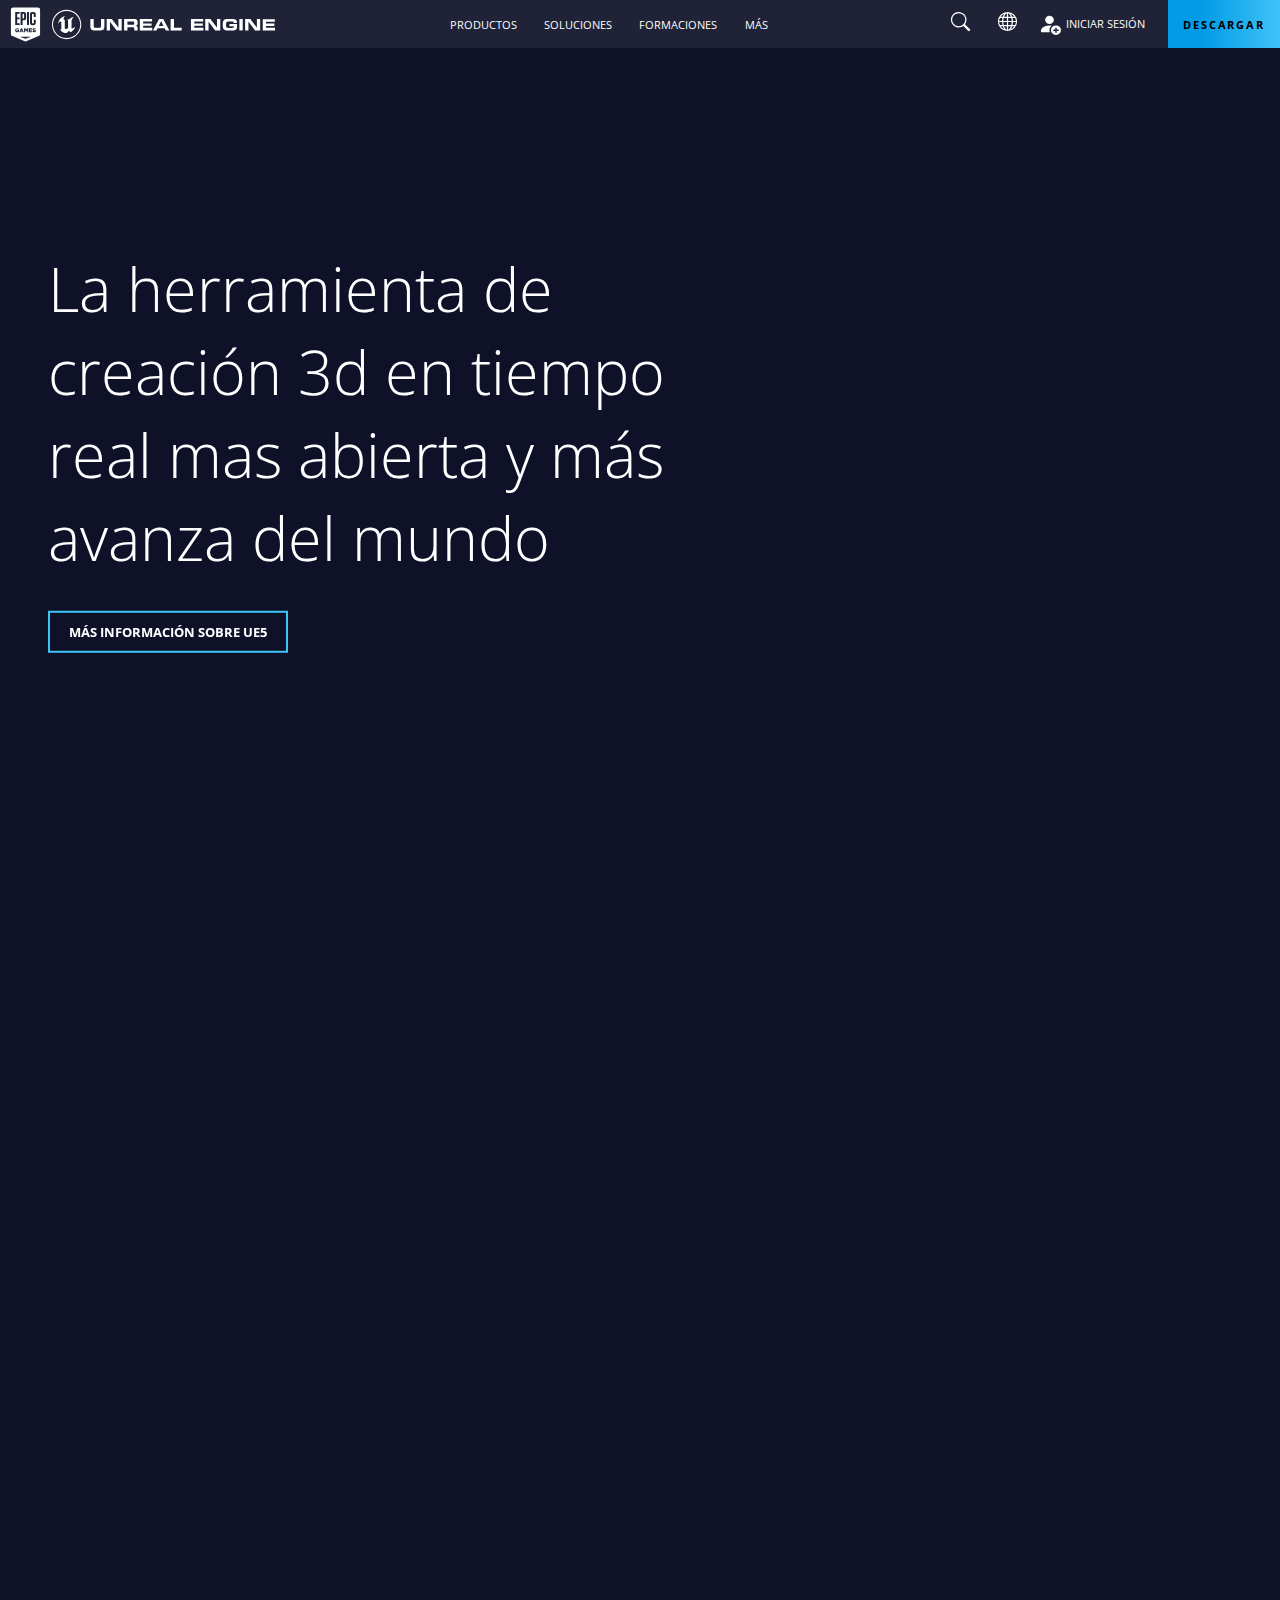
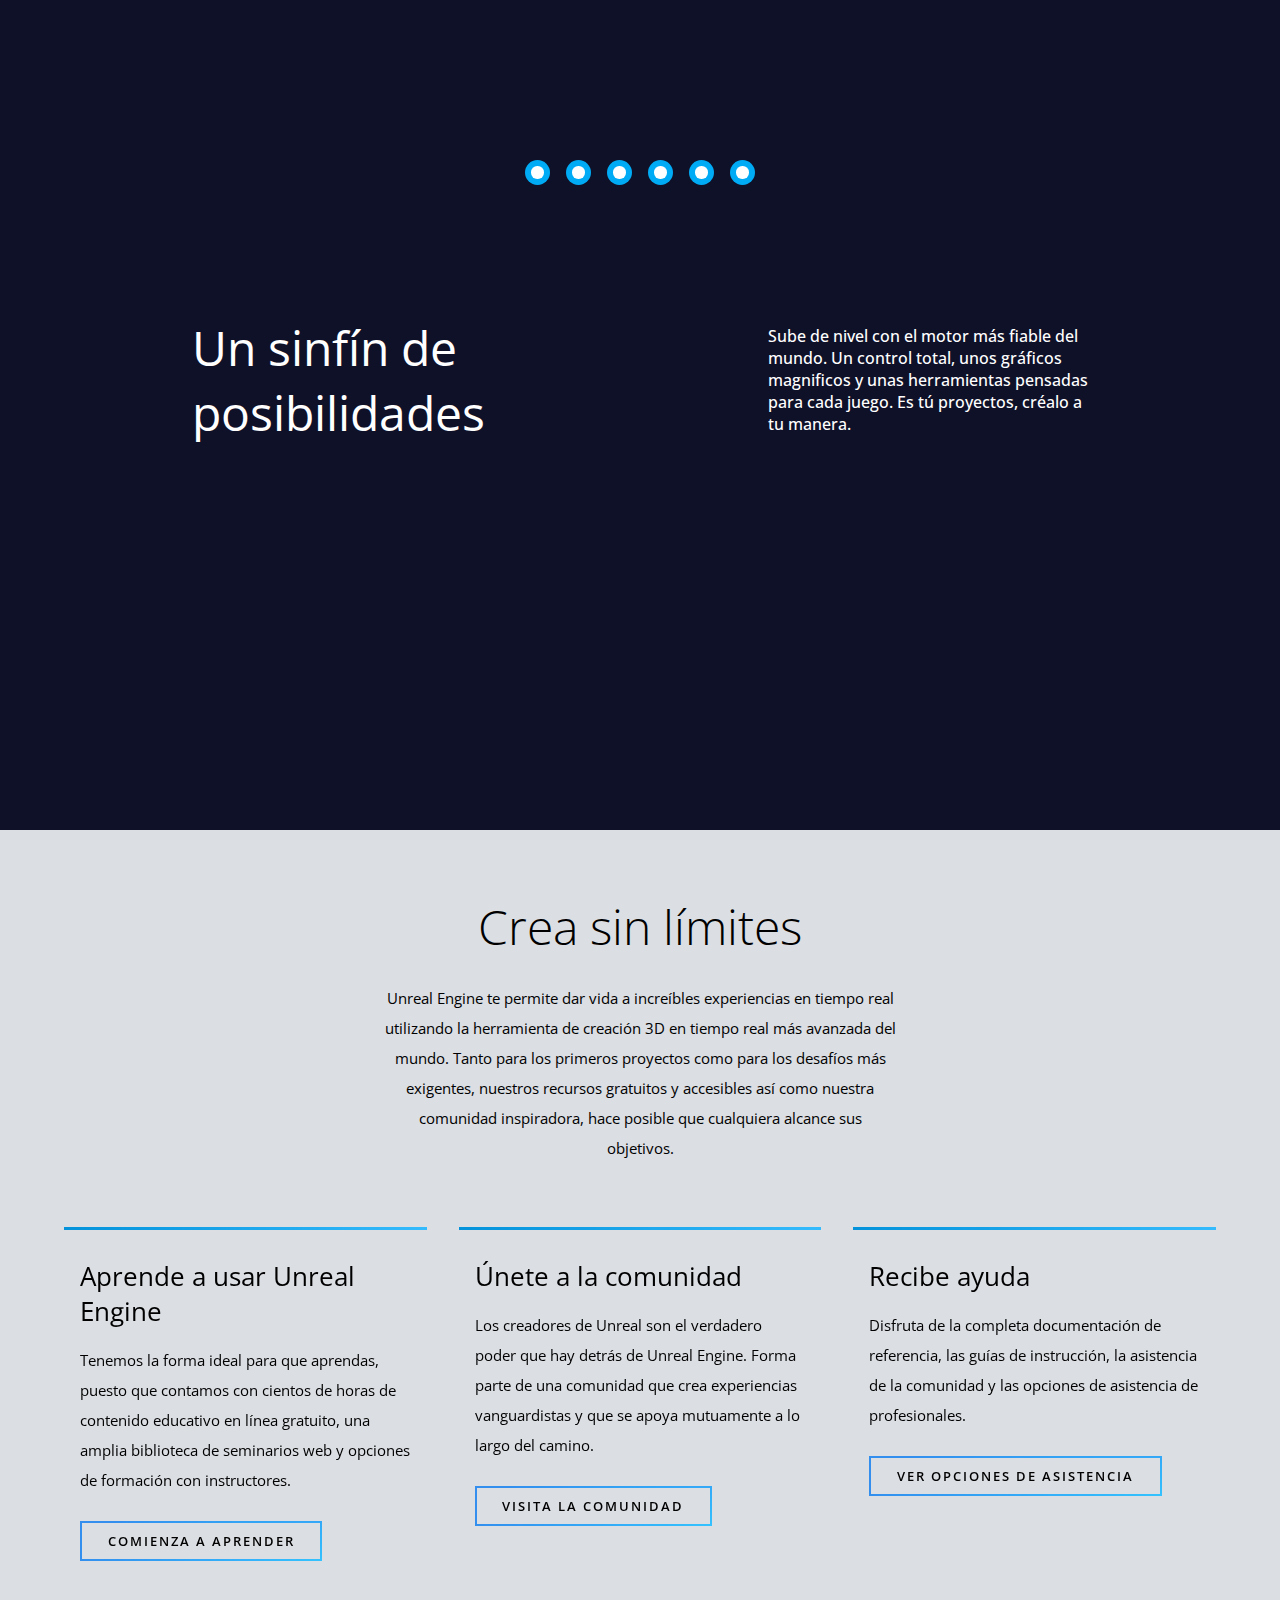
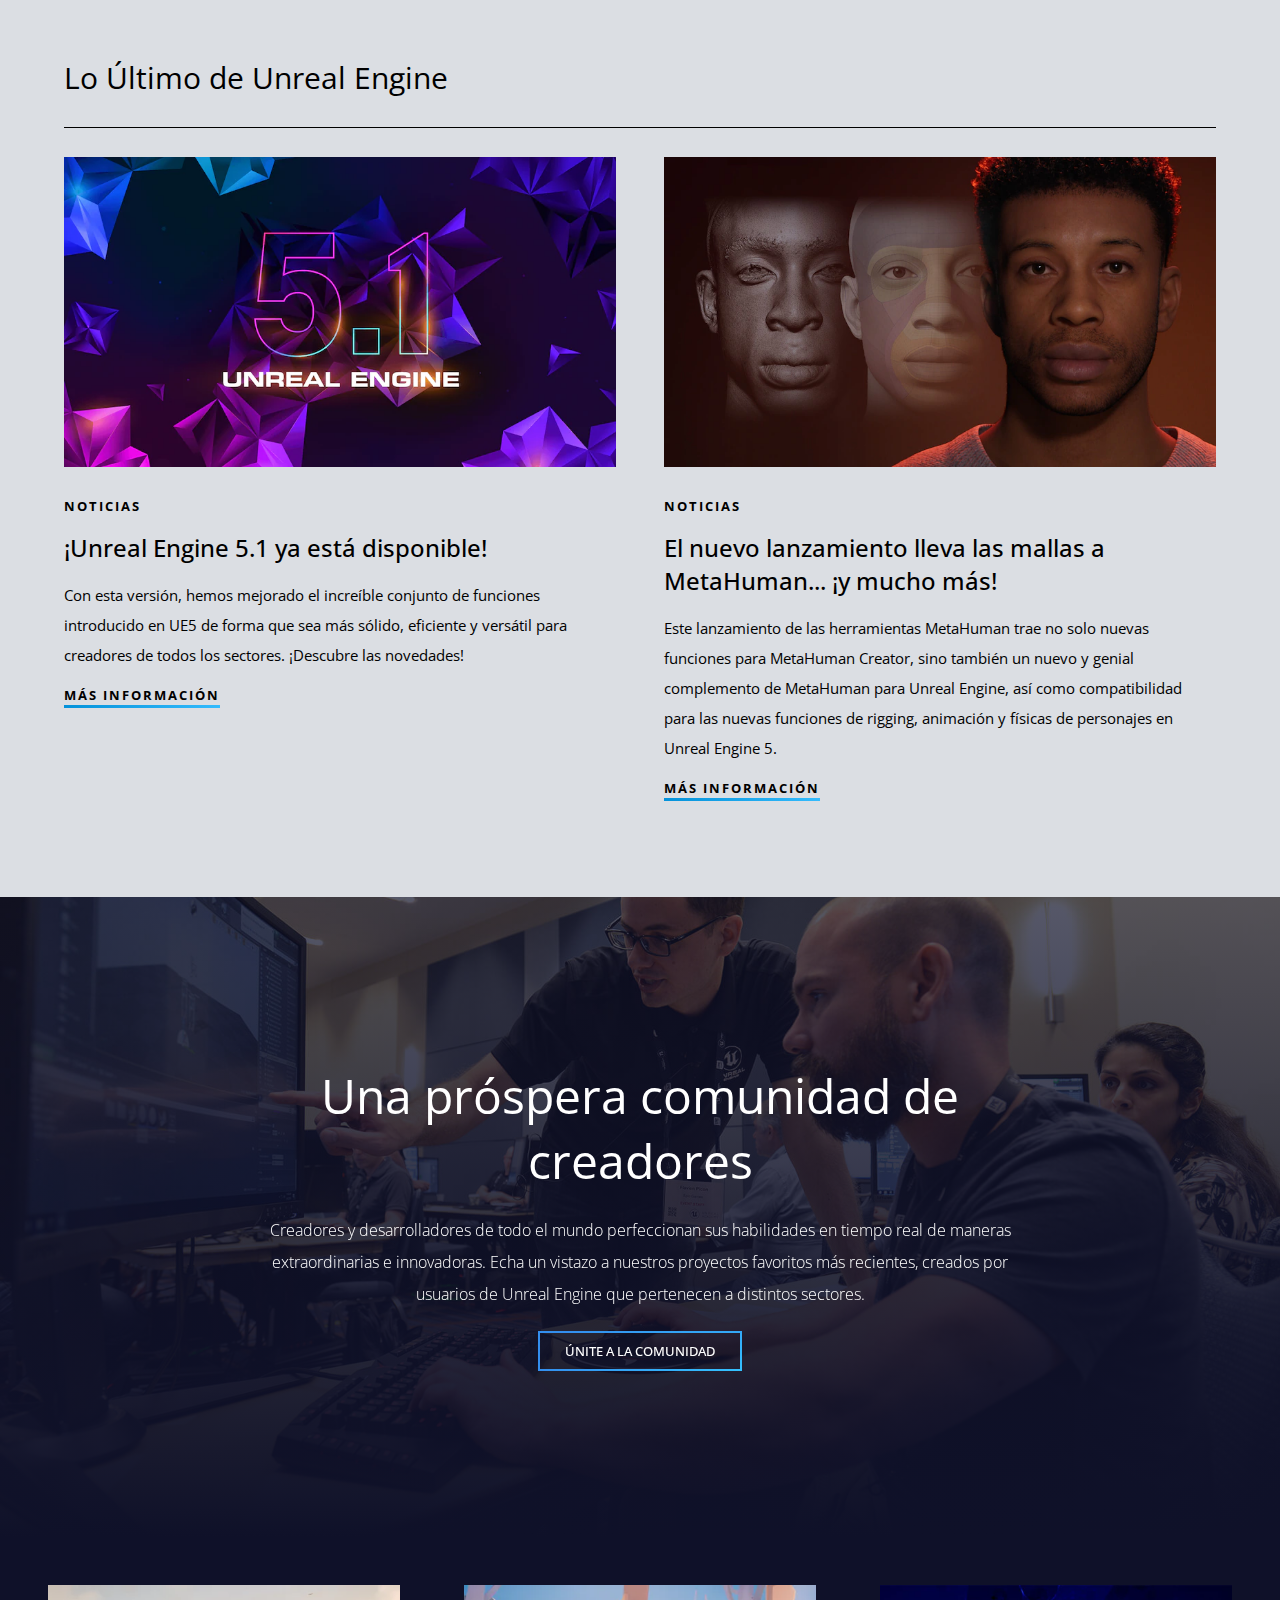
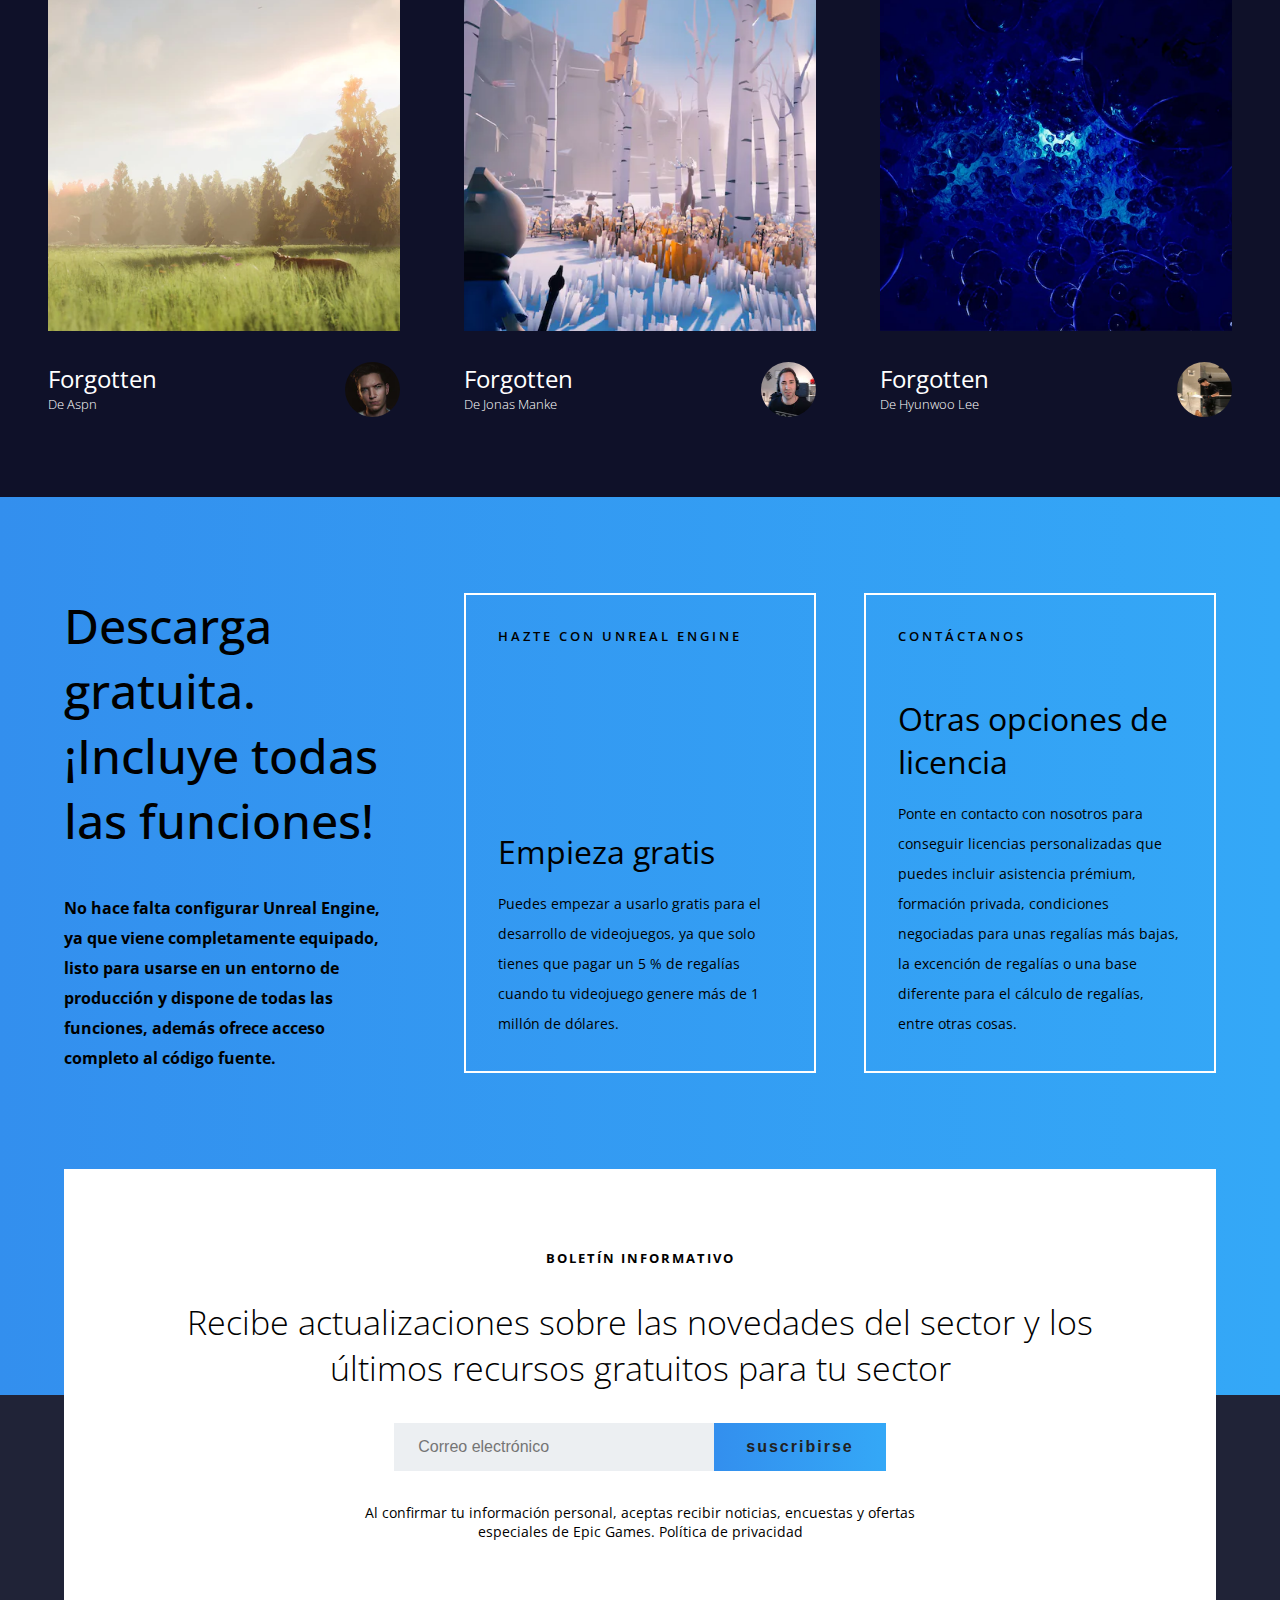
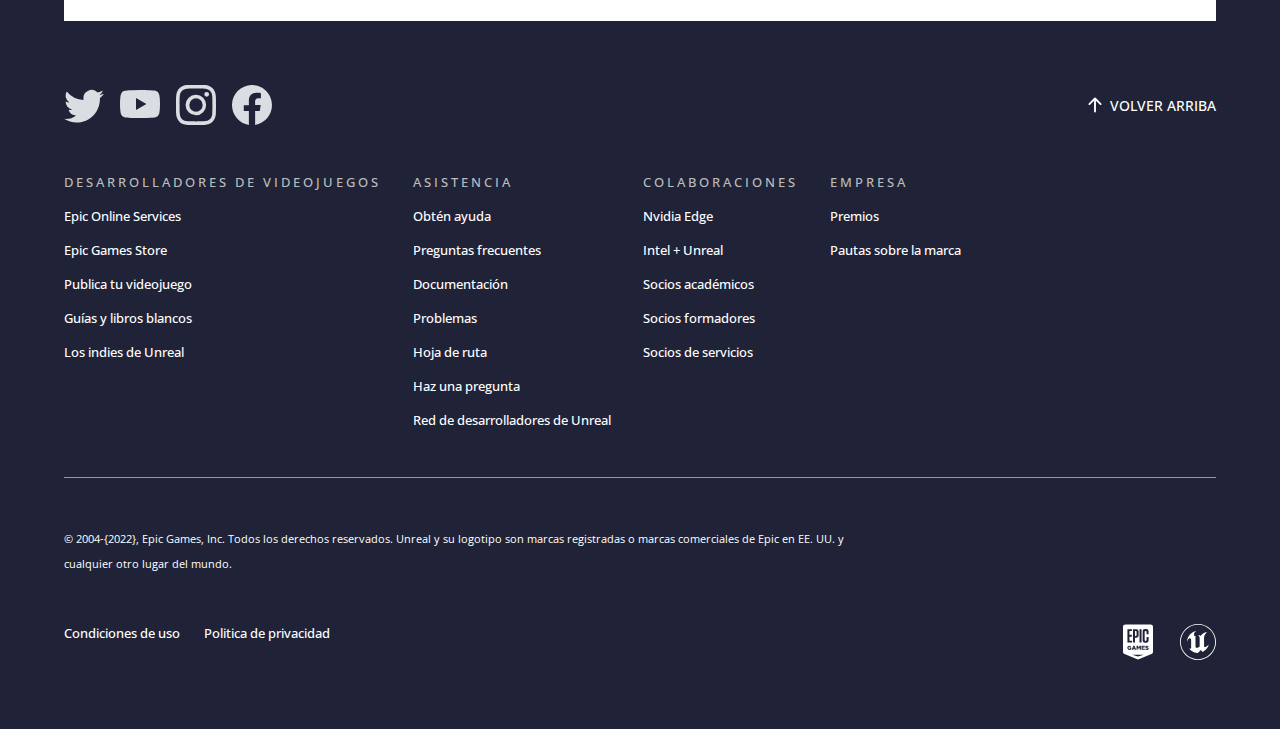
==== commit ed4ea530: "agregando responsividad y nueva sección home" ====
--- a/index.html
+++ b/index.html
@@ -14,6 +14,11 @@
           </svg>
     </div>
     <header class="header">
+        <a class="header__menu">
+            <span class="header__menu-span menu-span-first"></span>
+            <span class="header__menu-span menu-span-second"></span>
+            <span class="header__menu-span menu-span-third"></span>
+        </a>
         <div class="header__cont-left">
             <a href="" class="header__enlace header__logo">
                 <img class="header__img logo__img" src="./assets/svg/logo-unreal.svg" alt="">
@@ -44,7 +49,12 @@
     </header>
     
     <main class="main">
-        <section class="home">
+        <section class="home-app">
+            <span class="home-app__span">La herramienta de creación 3D en tiempo real más abierta y avanzada del mundo</span>
+            <a class="home-app__enlace" href="" target="_blank">más información sobre ue5</a>
+            <hr class="home-app__line">
+        </section>
+        <section class="home" id="home">
             <video class="home__video" muted autoplay loop>
                 <source src="./assets/video/home-video.mp4"/>
             </video>
@@ -218,7 +228,7 @@
                     <img class="picture__img" src="./assets/redesSociales/instagram.svg"/>
                     <img class="picture__img" src="./assets/redesSociales/facebook.svg"/>
                 </picture>
-                <a href="" class="contFirst__up">
+                <a href="#home" class="contFirst__up">
                     <img src="./assets/svg/arrow-up-short.svg" alt="" class="contFirst__up-img">
                     <span class="contFirst__up-span">volver arriba</span>
                 </a>
--- a/styles/style.css
+++ b/styles/style.css
@@ -4,6 +4,10 @@
     margin: 0;
     padding: 0;
     box-sizing: border-box;
+}
+
+html {
+    scroll-behavior: smooth;
 }
 
 :root {
@@ -45,6 +49,83 @@
     filter: invert(100%) sepia(0%) saturate(26%) hue-rotate(296deg) brightness(98%) contrast(105%);
 }
 
+.header__menu {
+    position: absolute;
+    display: flex;
+    flex-direction: column; 
+    display: flex;
+    justify-content: center;
+    align-items: center;
+    width: 4em;
+    height: 3em;
+    background: linear-gradient(-90deg, rgb(63, 196, 248), #039ae6 70%);
+    gap: .3em;
+    top: 0;
+    right: 0;
+    z-index: -1;
+}
+
+.header__menu-span {
+    width: 2em;
+    height: 3px;
+    background-color: black;
+}
+
+.home-app {
+    position: absolute;
+    opacity: 0;
+    width: 100%;
+    height: 100vh;
+    background: linear-gradient(transparent, var(--color-fondo) 100%), url("../assets/img/fondo-home-app.webp");
+    display: flex;
+    background-size: 100%; 
+    flex-direction: column;
+    align-items: center;
+    justify-content: center;
+    color: white;
+    gap: 2em;
+}
+
+.home-app__span {
+    font-size: 2.5em;
+    width: 90%;
+    text-align: center;
+}
+
+.home-app__enlace {
+    text-decoration: none;
+    color: white;
+    border: 2px solid;
+    border-image: radial-gradient(100% 185.14% at 100% 100%,
+    rgb(52, 195, 255) 0%, rgb(51, 142, 238) 100%) 5 / 2px / 0 stretch;
+    text-transform: uppercase;
+    padding: .7em 1.8em;
+    font-weight: 400;
+    font-size: .8em;
+}
+
+.home-app__line {
+    height: 5em;
+    position: absolute;
+    bottom: .5em;
+    width: 2px;
+    background-color: white;
+    animation: appear 2s infinite ease-out;
+}
+
+@keyframes appear{
+    0% { clip-path: polygon(100% 0, 0 0, 0 0, 100% 0); }
+    50% { clip-path: polygon(100% 0, 0 0, 0 100%, 100% 100%); }
+    100% { clip-path: polygon(100% 100%, 0 100%, 0 100%, 100% 100%); }
+}
+
+.home-app__enlace:hover {
+    box-shadow: 
+    0 0 5px rgb(5, 153, 211),
+    0 0 15px rgb(27, 169, 224),
+    0 0 25px rgb(77, 192, 238);
+}
+
 .header {
     display: flex;
     justify-content: space-between;
@@ -225,7 +306,7 @@
     width: 100%;
     background-color: var(--color-fondo);
     padding-bottom: 6em;
-    /* gap: 2em; */
+    padding-top: 4em;
 }
 
 .contSlider {
@@ -265,6 +346,7 @@
     display: flex;
     align-items: center;
     gap: 1em;
+    margin-top: 1em;
 }
 
 .points {
@@ -506,7 +588,7 @@
     position: absolute;
     width: 100%;
     height: 100%;
-    background: linear-gradient(rgba(15, 17, 41, .7), var(--color-fondo) 90%);
+    background: linear-gradient(rgba(15, 17, 41, .7), var(--color-fondo) 100%);
 }
 
 .contImg__img {
@@ -558,6 +640,7 @@
     grid-template-columns: repeat(3, 1fr);
     gap: 4em;
     padding: 0 3em;
+    padding-top: 3em;
     background-color: var(--color-fondo)
 }
 
@@ -802,7 +885,6 @@
     width: 90%;
     margin: auto;
     gap: 2em;
-    grid-template-columns: repeat(4, 1fr);
 }
 
 .footer__contEnlaces {
@@ -879,10 +961,104 @@
     filter: invert(48%) sepia(99%) saturate(2503%) hue-rotate(167deg) brightness(93%) contrast(103%);
 }
 
+@media screen and (max-width:1040px) {
+    .containerSlider-h2 {
+        left: 4rem;
+    }
+    .containerSlider-p {
+        right: 4em;
+    }
+}
+
 @media screen and (max-width:990px ) {
     .header__nav {
         position: absolute;
         z-index: -1;
         opacity: 0;
     }
+    .home-app {
+        opacity: 1;
+        position: relative;
+    }
+
+    .home, .space {
+        opacity: 0;
+        position: absolute;
+        overflow: hidden;
+        z-index: -1;
+        top: 0;
+    }
+}
+
+@media screen and (max-width:900px) {
+    .header__cont-right {
+        position: absolute;
+        z-index: -1;
+        opacity: 0;
+    }
+    .header__logo-img {
+        position: absolute;
+        left: 50%;
+        transform: translateX(-50%);
+    }
+    .aboutMe__description {
+        width: 90%;
+    }
+    .contImg__contText {
+        font-size: .8em;
+        width: 90%;
+    }
+    .comunidad__perfiles, .aboutMe__recomendations, .download {
+        grid-template-columns: none;
+        grid-template-rows: repeat(3, 1fr);
+    }
+    .download {
+        font-size: .8em;
+    }
+    .download__card {
+        min-height: 16em;
+    }
+    .contBoletin {
+        font-size: .8em;
+        padding: 3em;
+    }
+    .contBoletin__h2 {
+        font-size: 1.5em;
+        font-weight: 500;
+    }
+    .contInput {
+        display: flex;
+        flex-direction: column;
+        gap: 1em;
+        width: 70%;
+    }
+    .contInput__input {
+        width: 100%
+    }
+    .recomendation {
+        align-items: center;
+        text-align: center;
+    }
+    .picture__img {
+        width: 30px;
+        height: 30px;
+    }
+    .containerSlider {
+        font-size: .8em;
+    }
+}
+
+@media screen and (max-width:700px) {
+    .home-app__span { font-size: 1.8em }
+    .noticias__cards {
+        flex-direction: column;
+    }
+    .cards__card { width: 100% }
+    .contSecond {
+        flex-wrap: wrap;
+        gap: 4em;
+    }
+    .contEnlaces__span {
+        max-width: 17em;
+    }
 }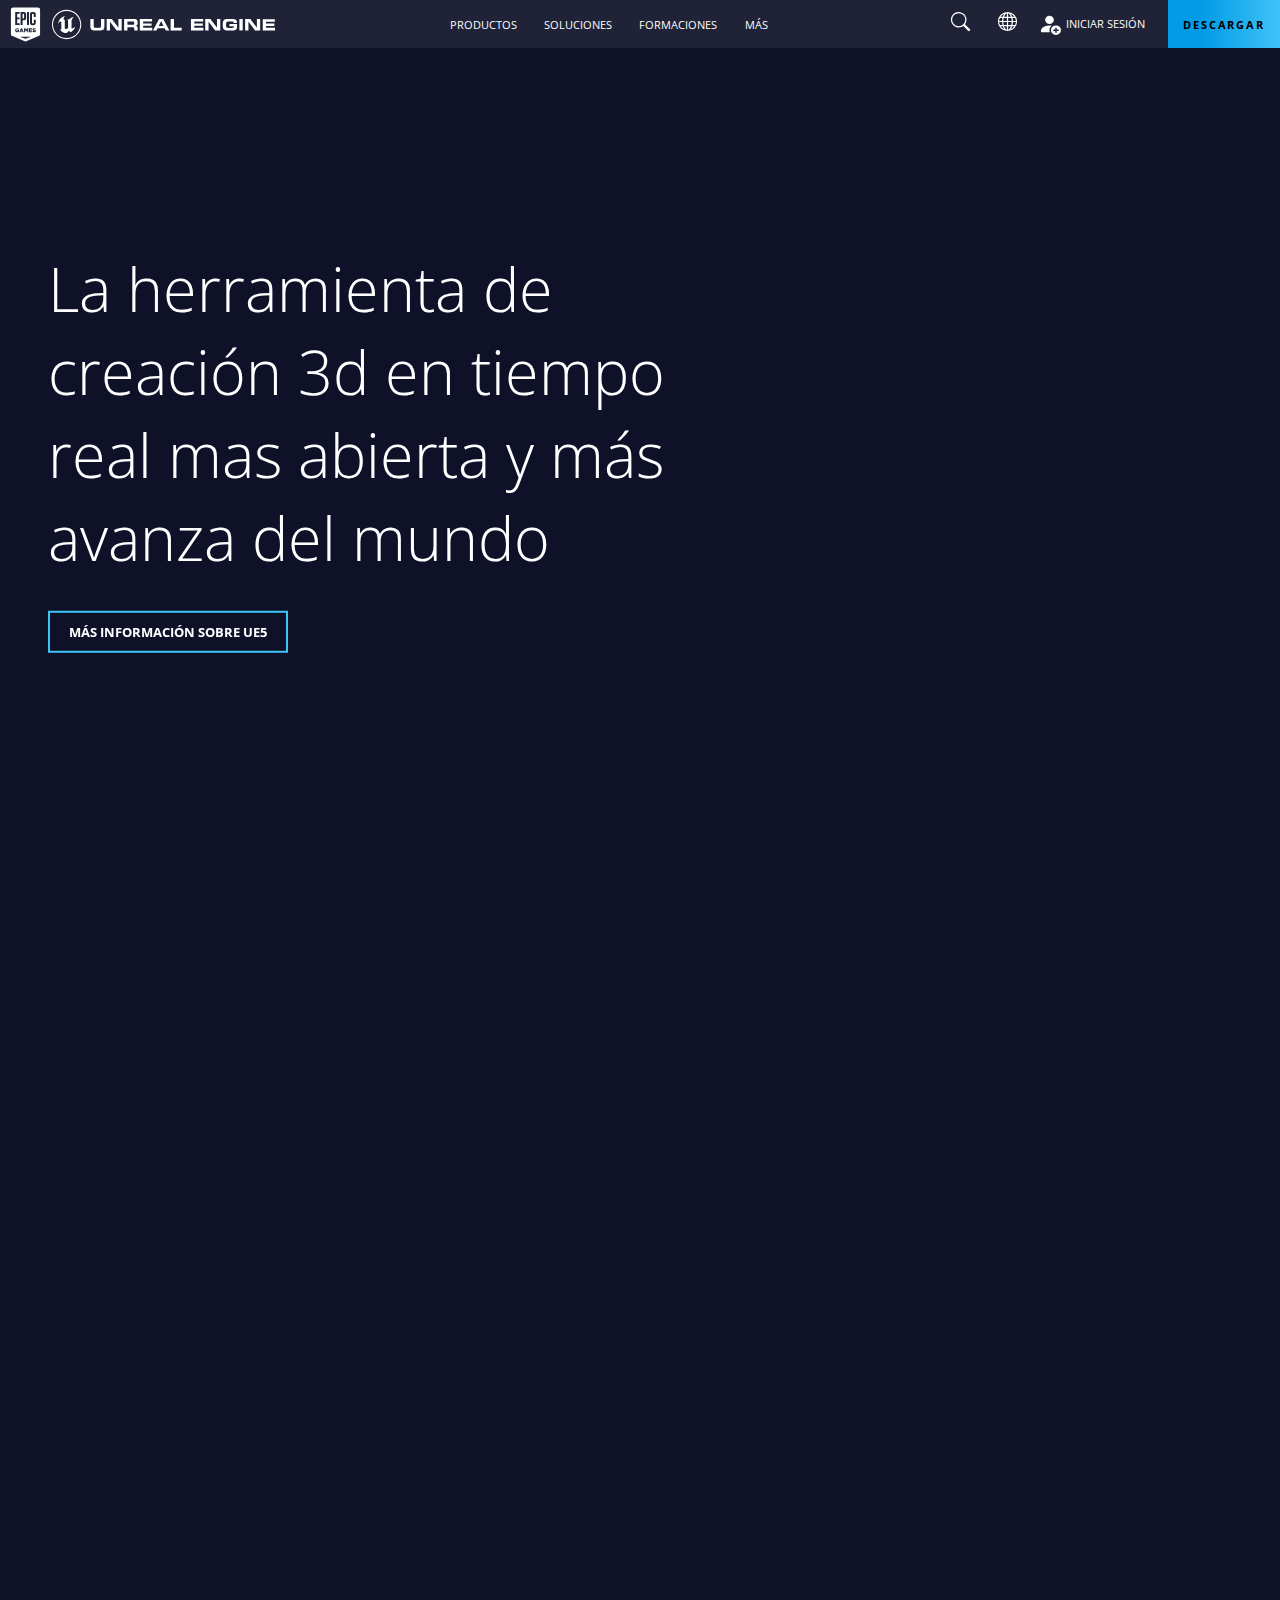
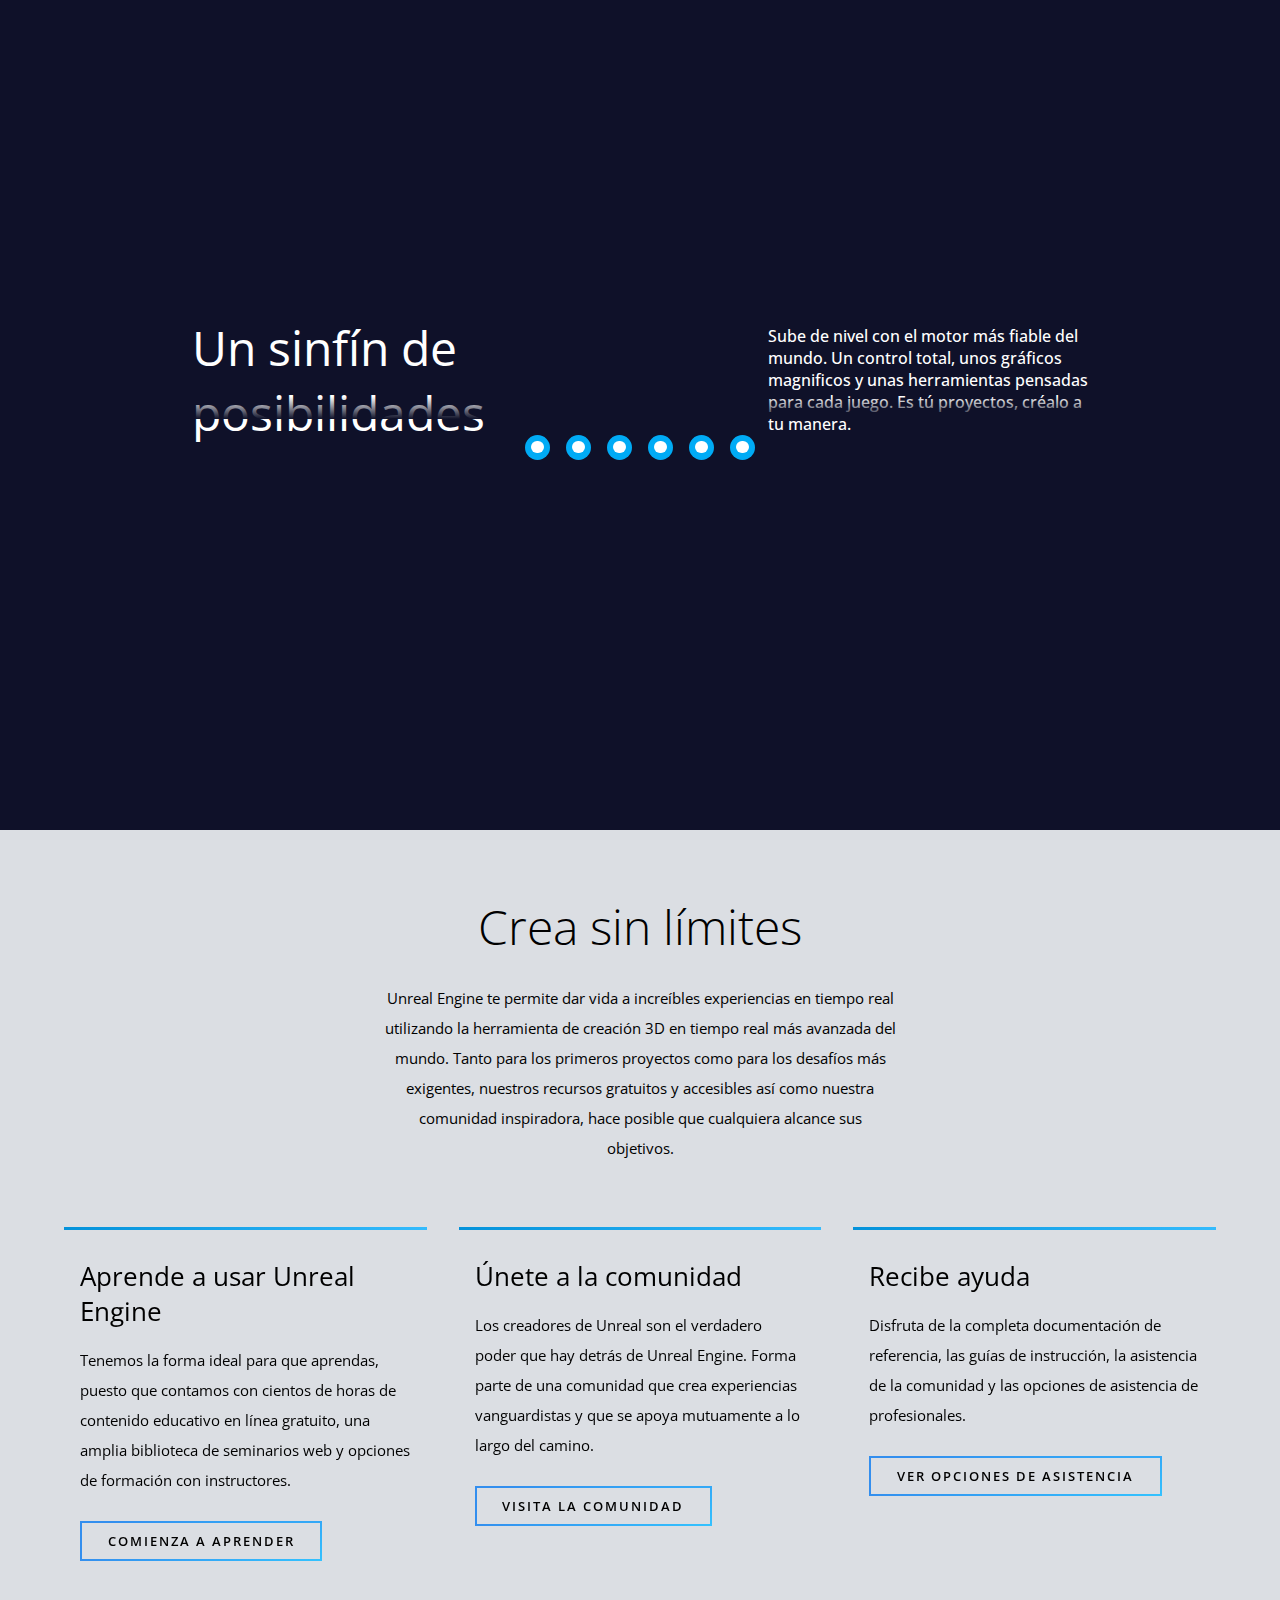
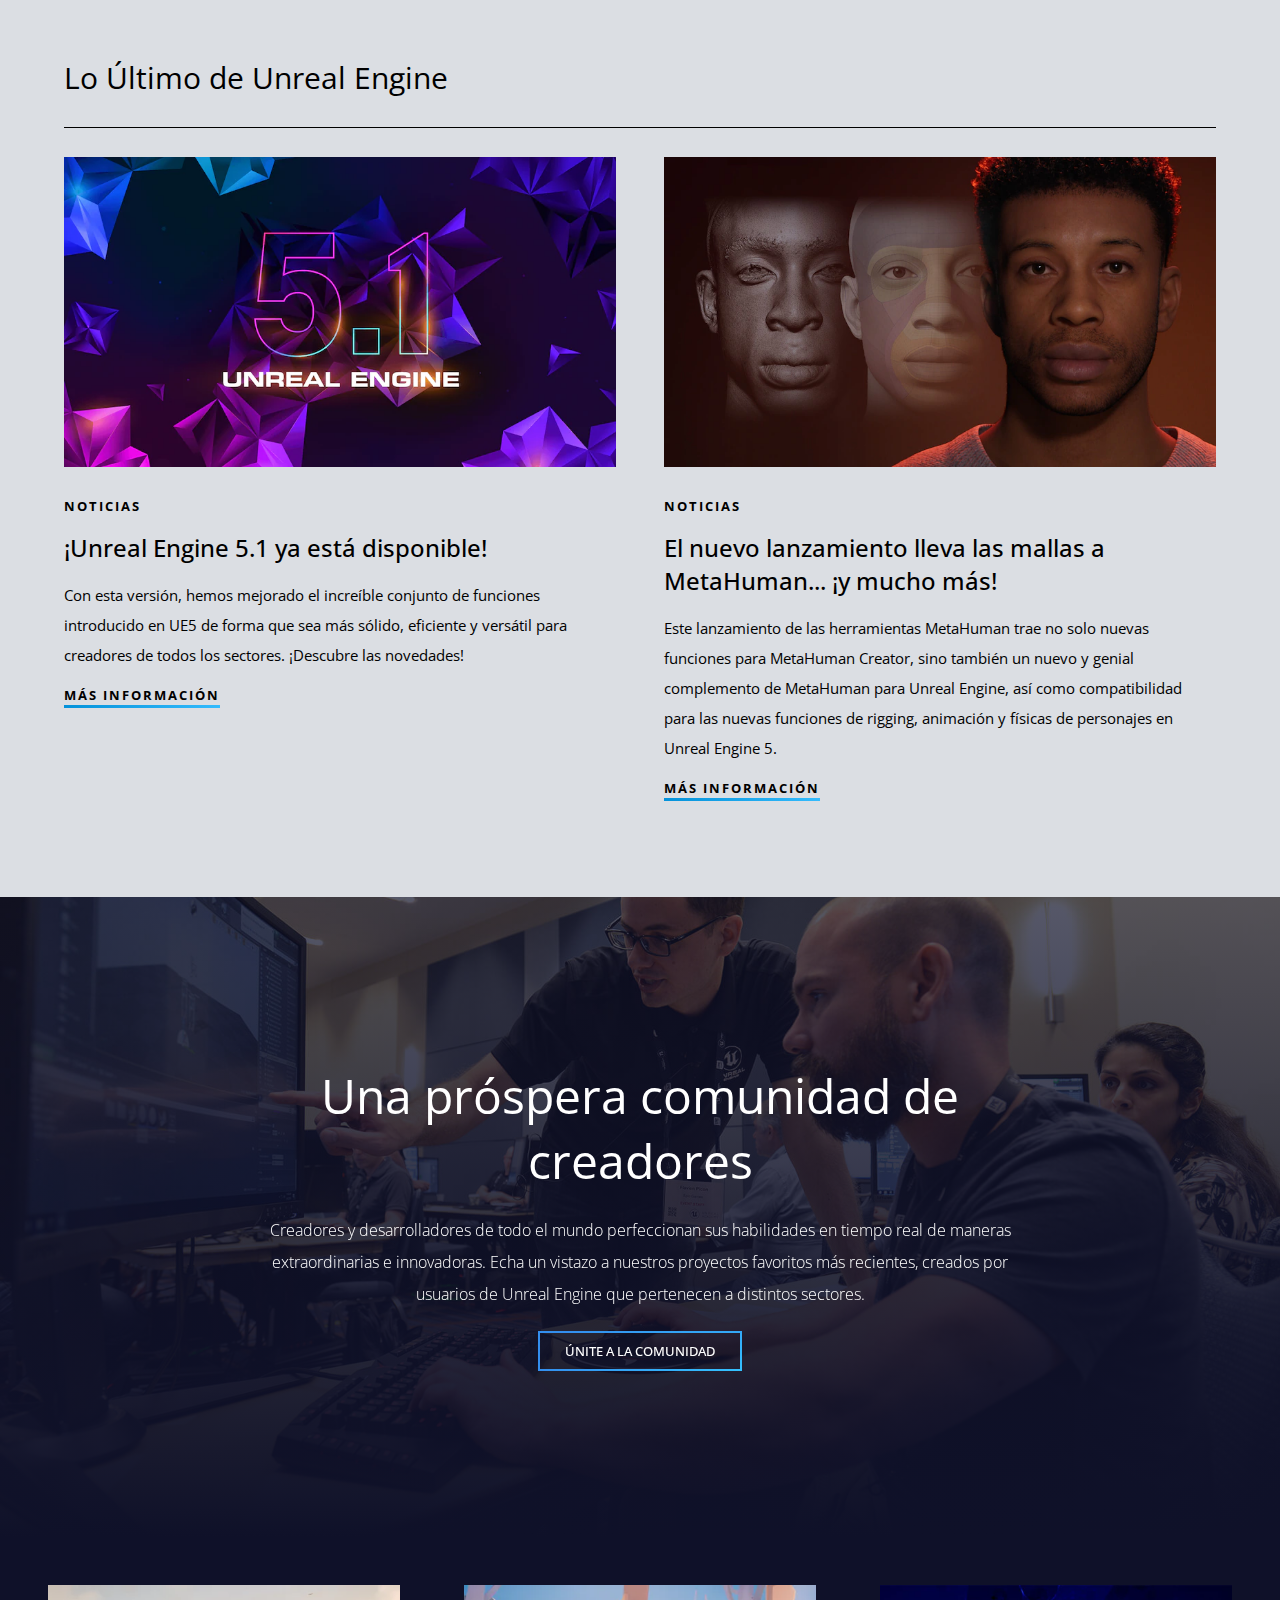
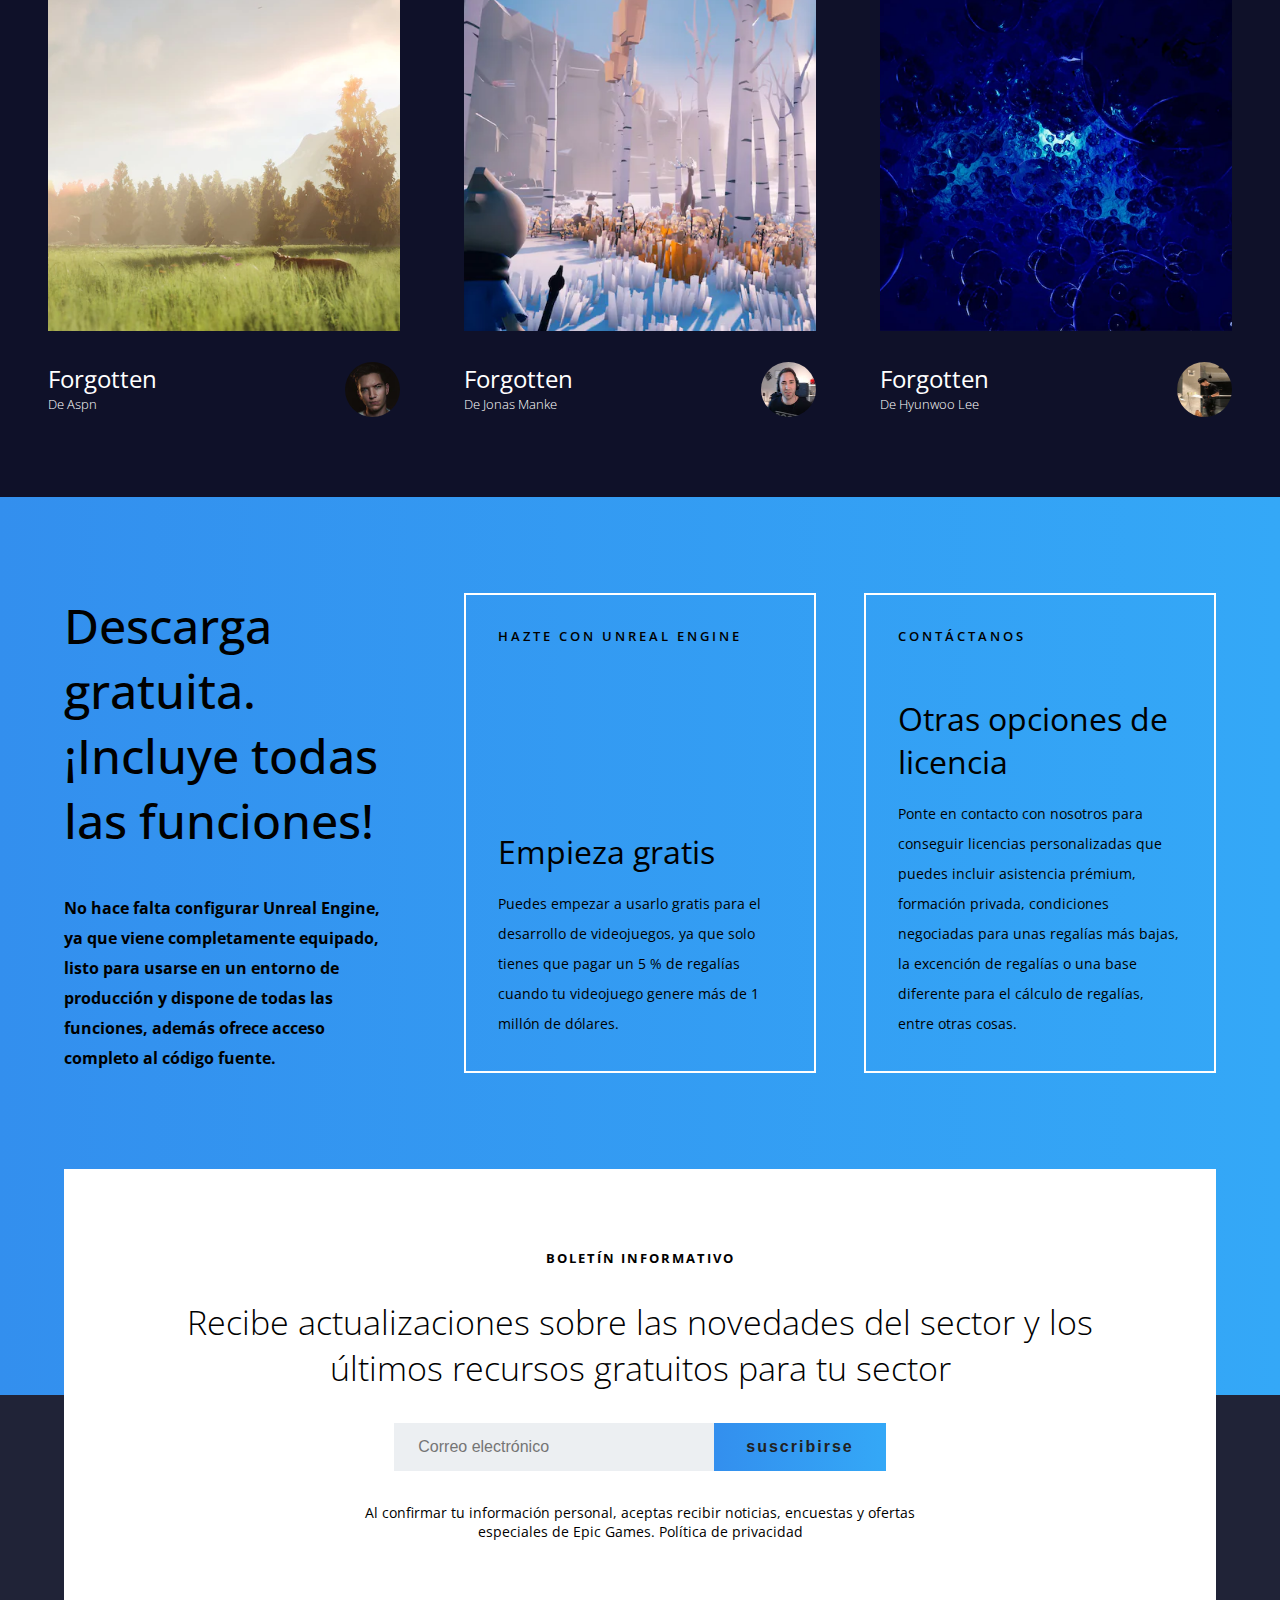
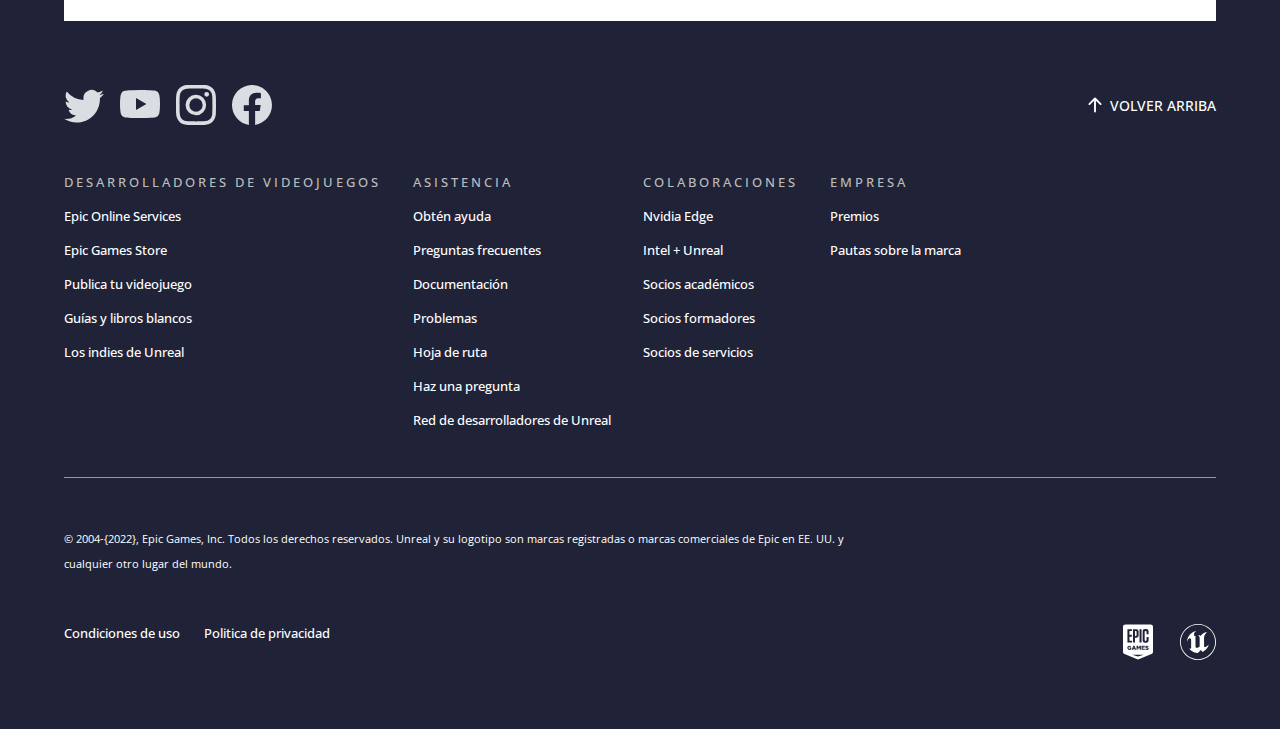
==== commit 3cfd5ae9: "corrigiendo responsive y optimizando peso de los videos" ====
--- a/index.html
+++ b/index.html
@@ -125,7 +125,7 @@
                         experiencias vanguardistas y que se apoya mutuamente a lo largo del camino.</p>
                     <a href="" class="recomendation__enlace">visita la comunidad</a>
                 </div>
-                <div class="recomendation">
+                <div class="recomendation recomendation__last">
                     <h3 class="recomendation__title">Recibe ayuda</h3>
                     <p class="recomendation__text parrafo">Disfruta de la completa documentación de referencia, las guías de instrucción, la 
                         asistencia de la comunidad y las opciones de asistencia de profesionales.</p>
--- a/styles/style.css
+++ b/styles/style.css
@@ -302,6 +302,7 @@
     display: flex;
     flex-direction: column;
     align-items: center;
+    justify-content: center;
     height: 100vh;
     width: 100%;
     background-color: var(--color-fondo);
@@ -593,6 +594,7 @@
 
 .contImg__img {
     width: 100%;
+    object-fit: cover;
 }
 
 .contImg__contText {
@@ -1008,10 +1010,11 @@
         font-size: .8em;
         width: 90%;
     }
-    .comunidad__perfiles, .aboutMe__recomendations, .download {
+    .comunidad__perfiles, .download {
         grid-template-columns: none;
         grid-template-rows: repeat(3, 1fr);
     }
+    .aboutMe__recomendations { grid-template-columns: none }
     .download {
         font-size: .8em;
     }
@@ -1053,6 +1056,7 @@
     .noticias__cards {
         flex-direction: column;
     }
+    .containerSlider { height: 80vh; }
     .cards__card { width: 100% }
     .contSecond {
         flex-wrap: wrap;
@@ -1061,4 +1065,27 @@
     .contEnlaces__span {
         max-width: 17em;
     }
+    .contImg__img {
+        height: 80vh;
+    }
+    .footer__derechos-text {
+        width: 90%;
+        margin: auto;
+        text-align: center;
+    }
+    .recomendation__last {
+        padding-bottom: 0;
+    }
+}
+
+@media screen and (max-width:480px) {
+    .description__title { font-size: 2.5em }
+    .containerSlider { padding-bottom: 0;}
+    .containerSlider-text { top: .5em; }
+    .containerSlider-h2 {
+        left: 50%;
+        transform: translateX(-50%);
+        text-align: center;
+    }
+    .containerSlider-p { opacity: 0; }
 }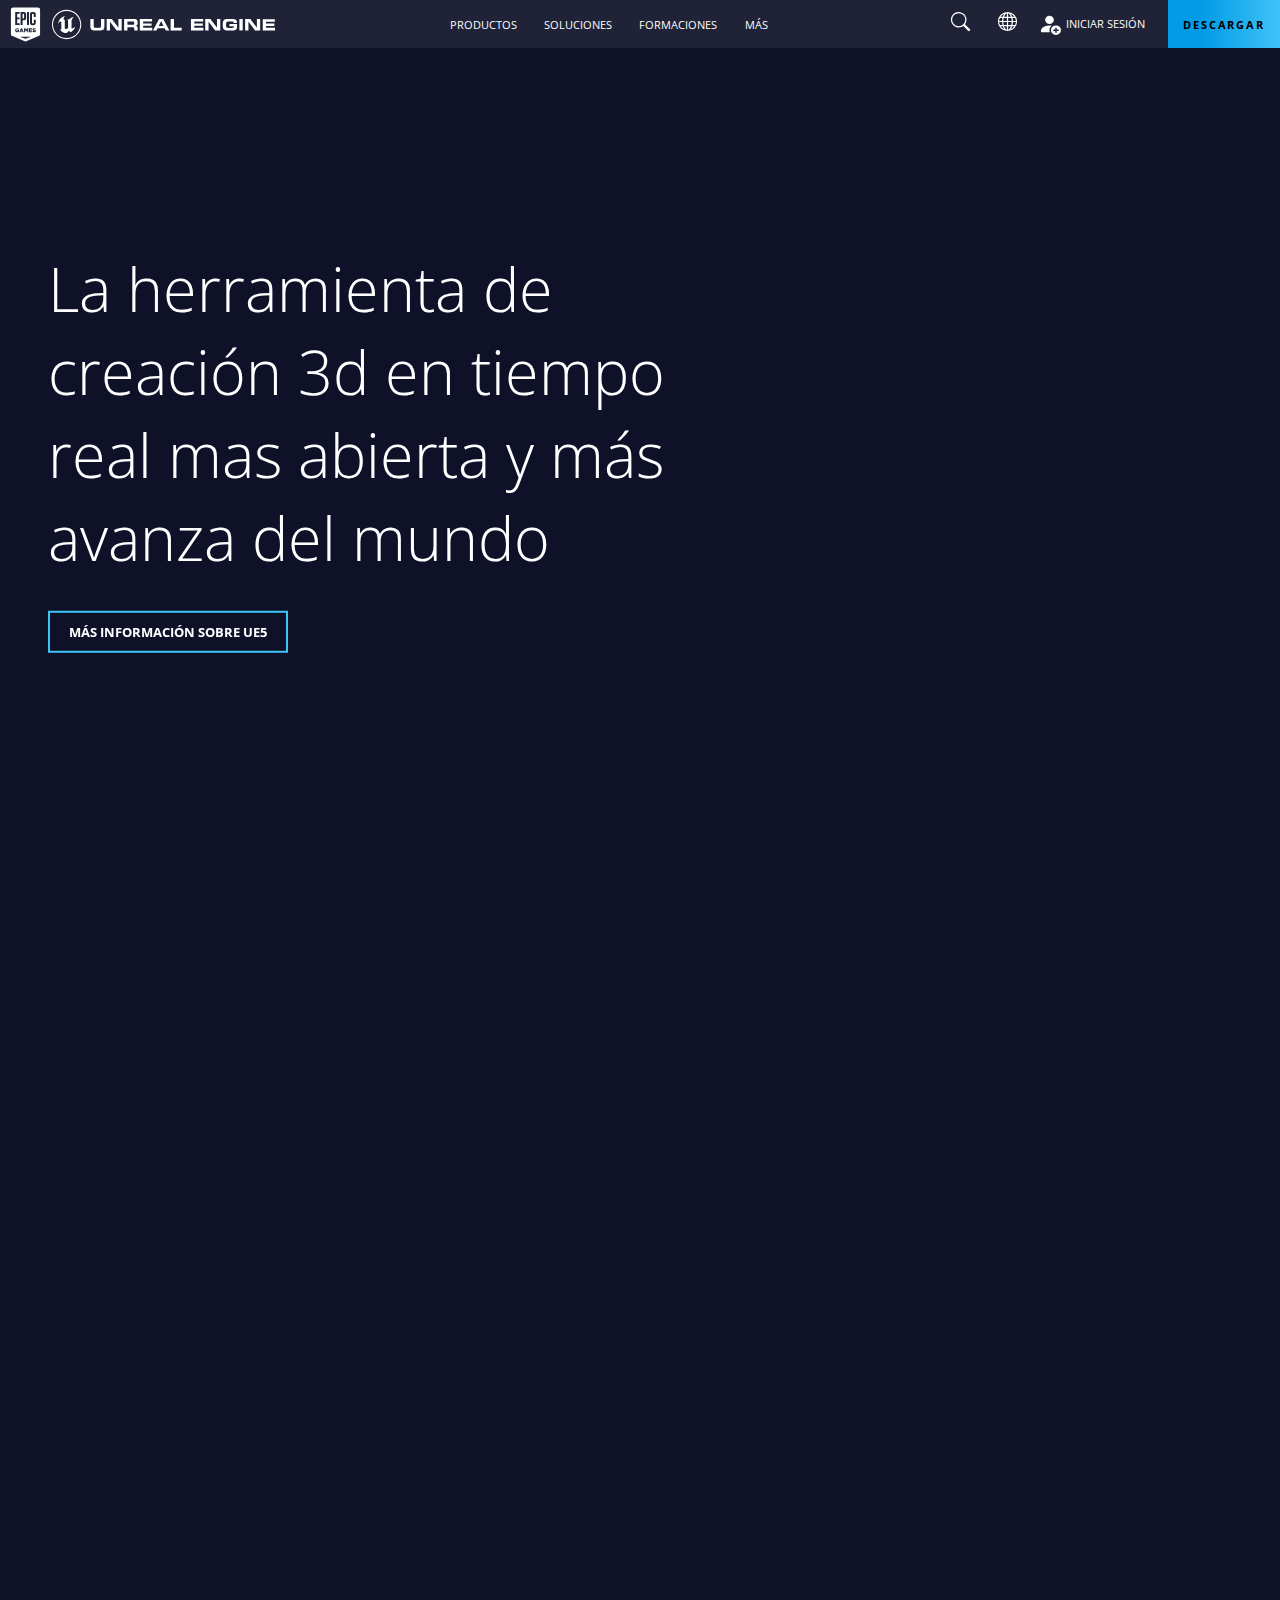
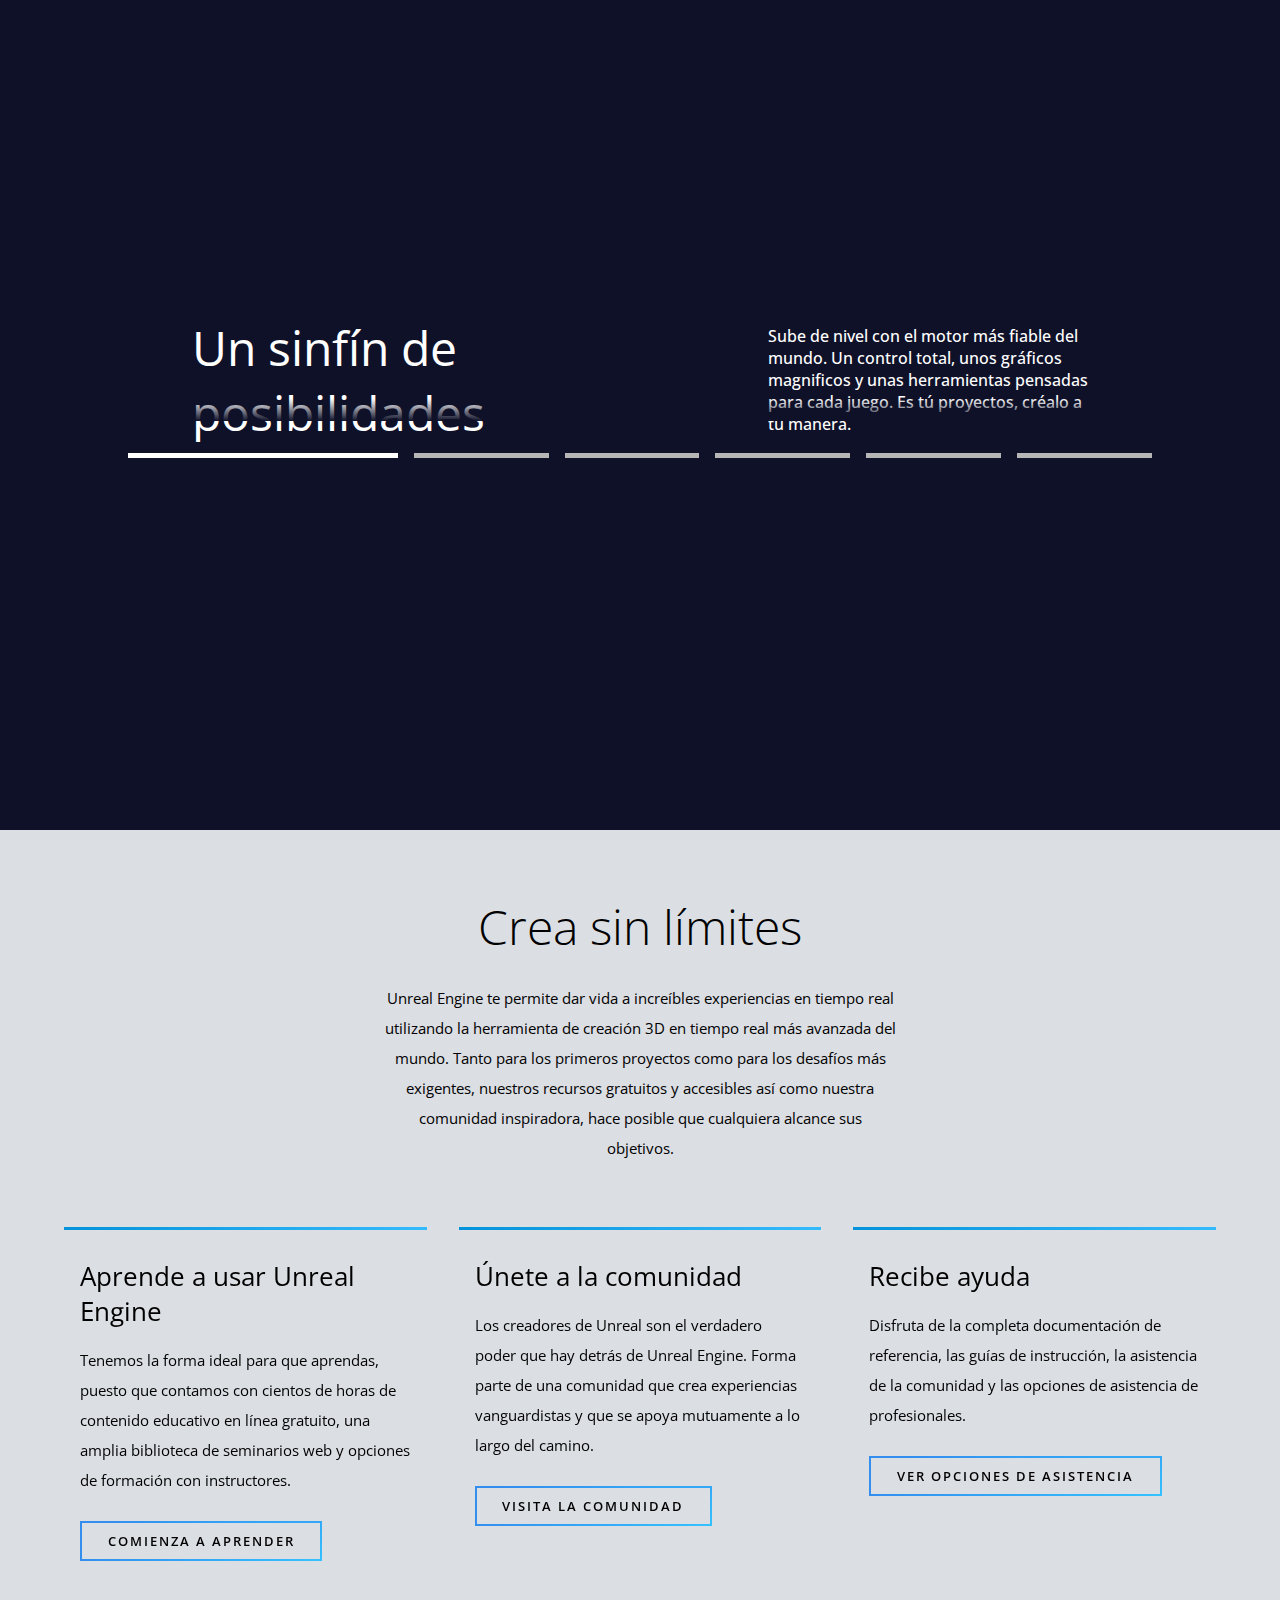
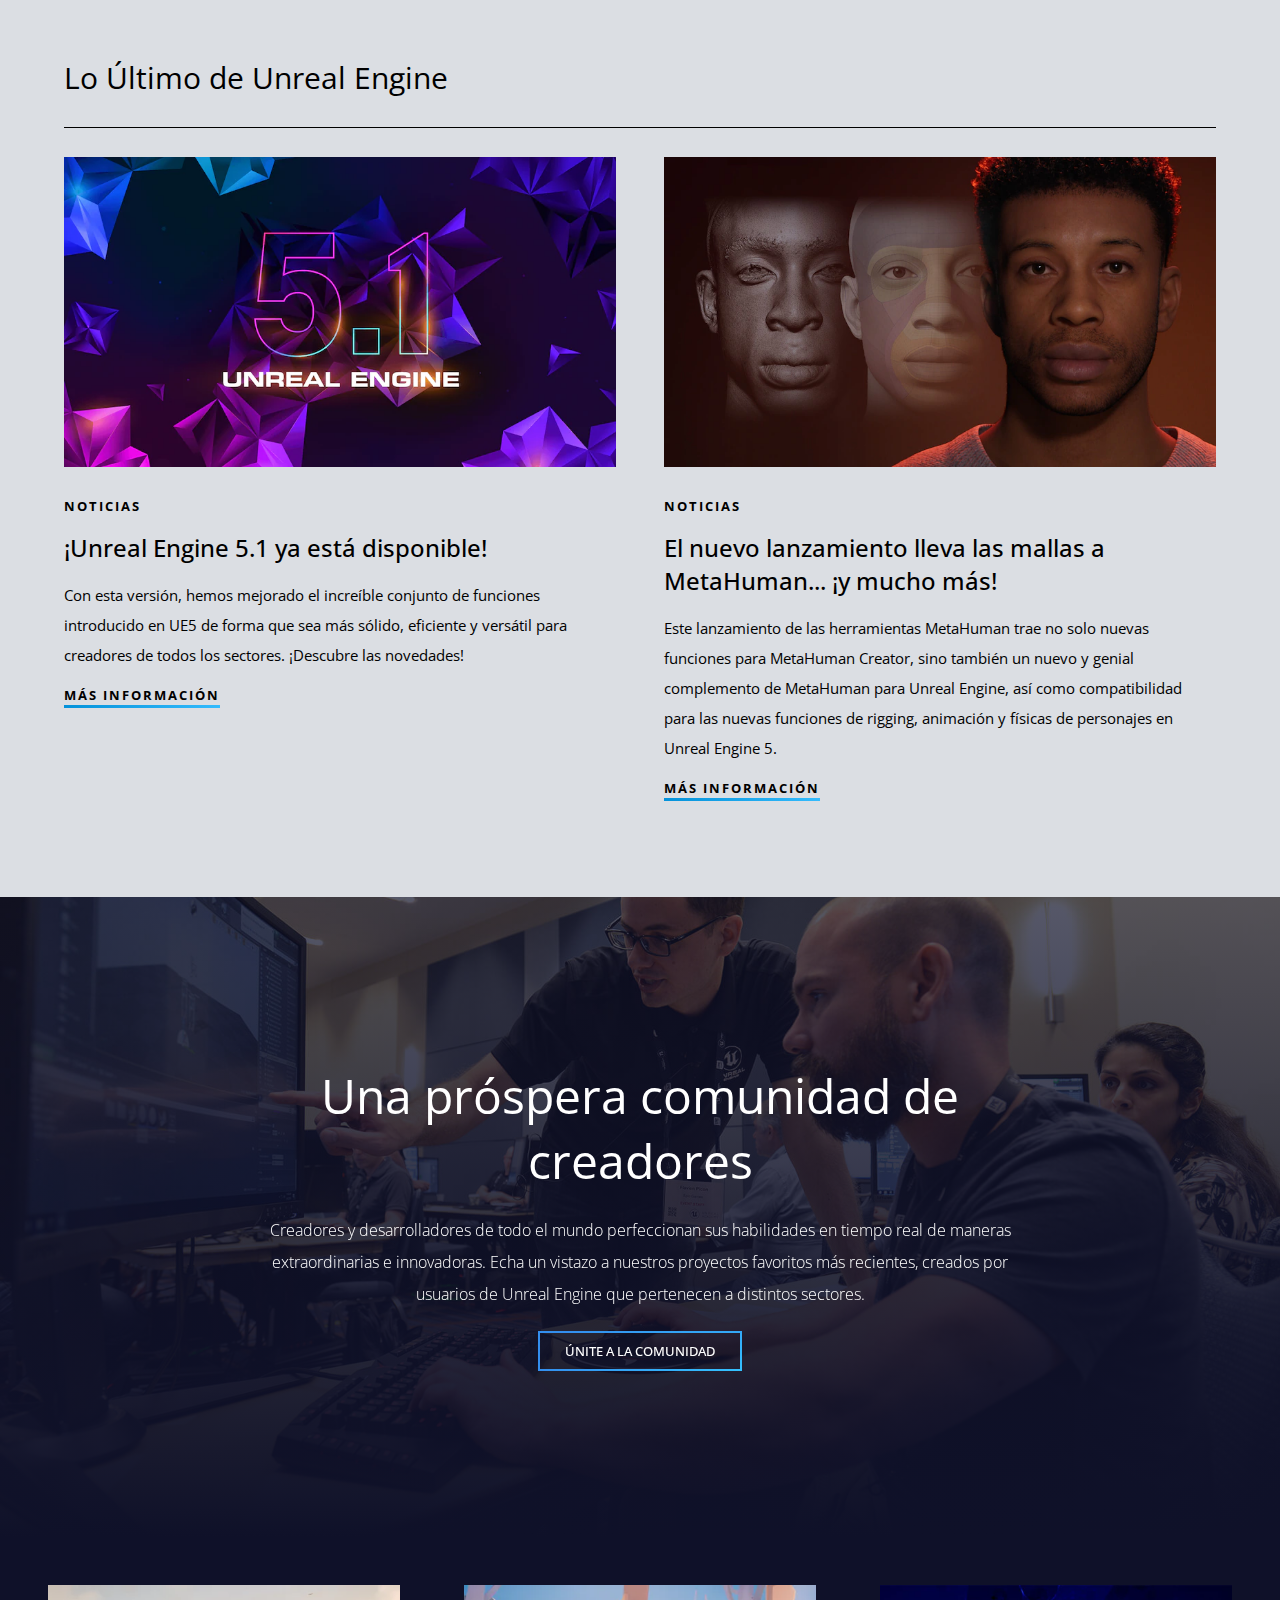
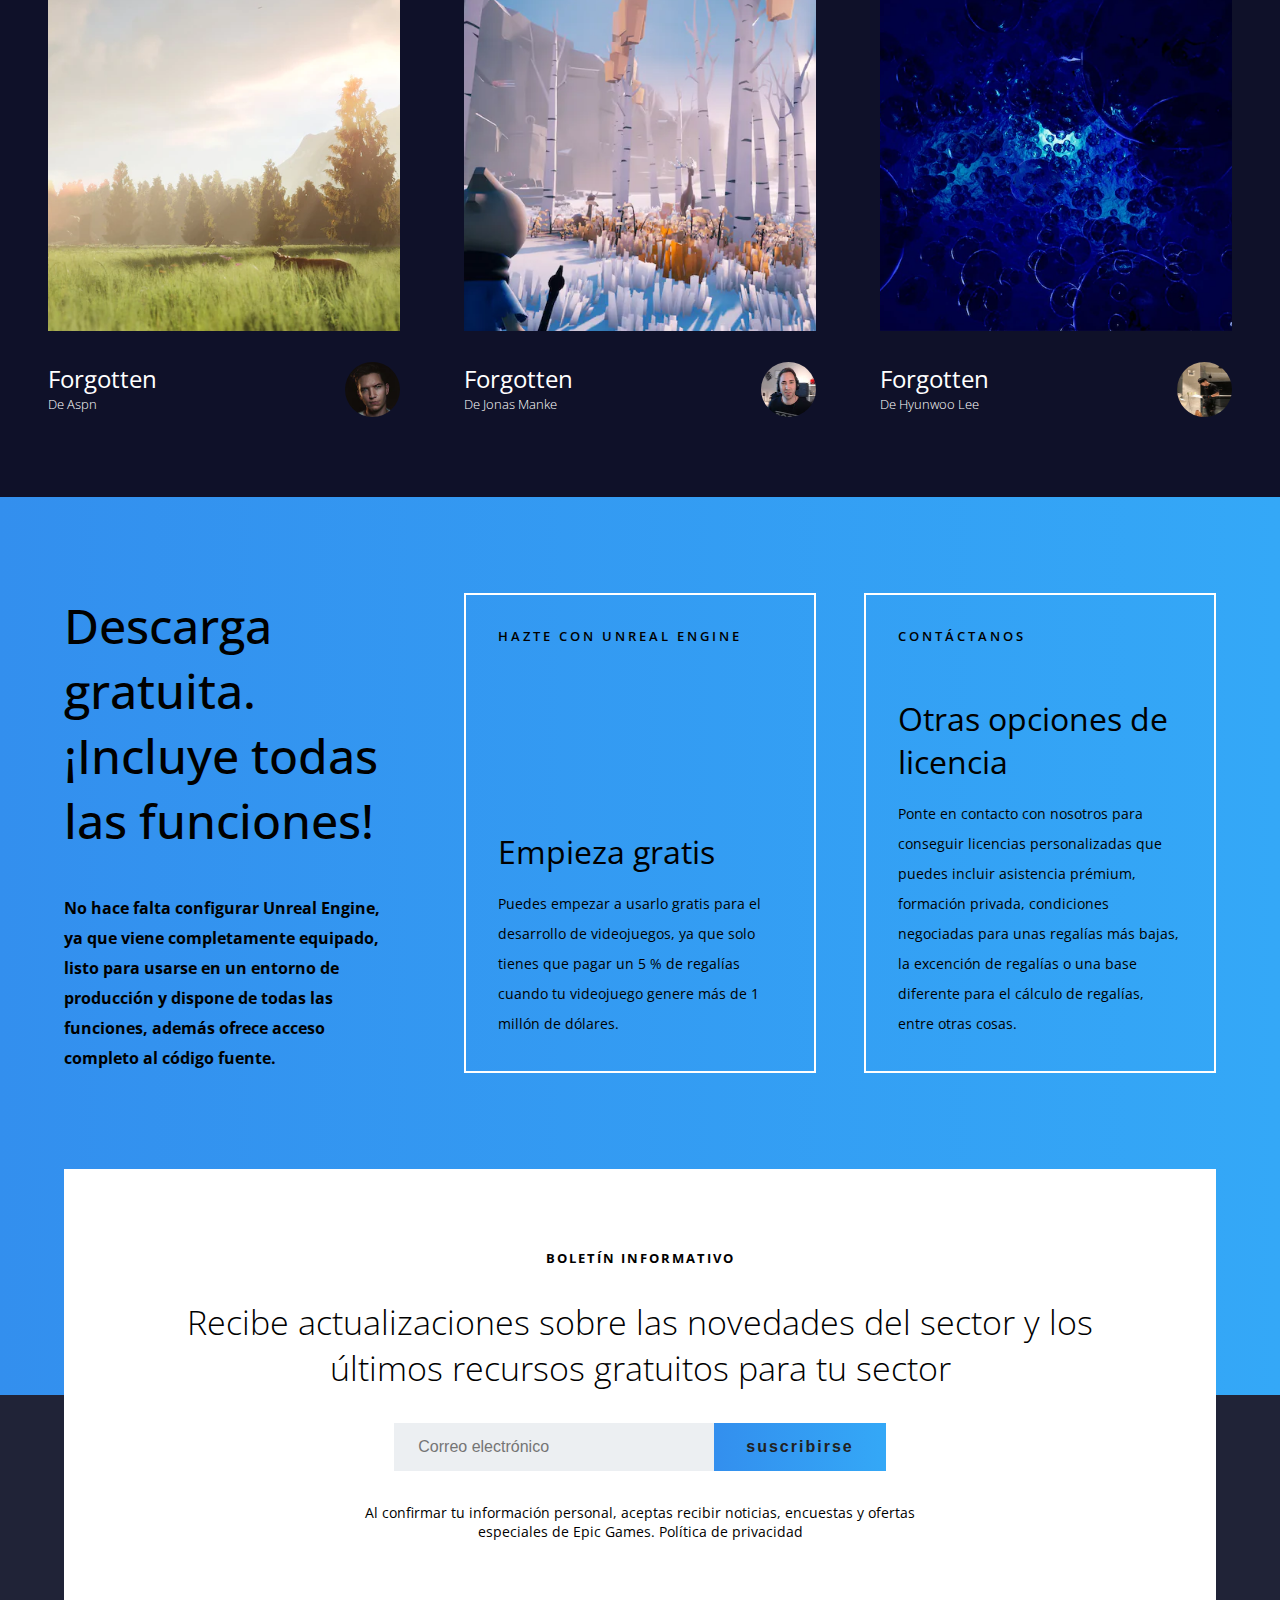
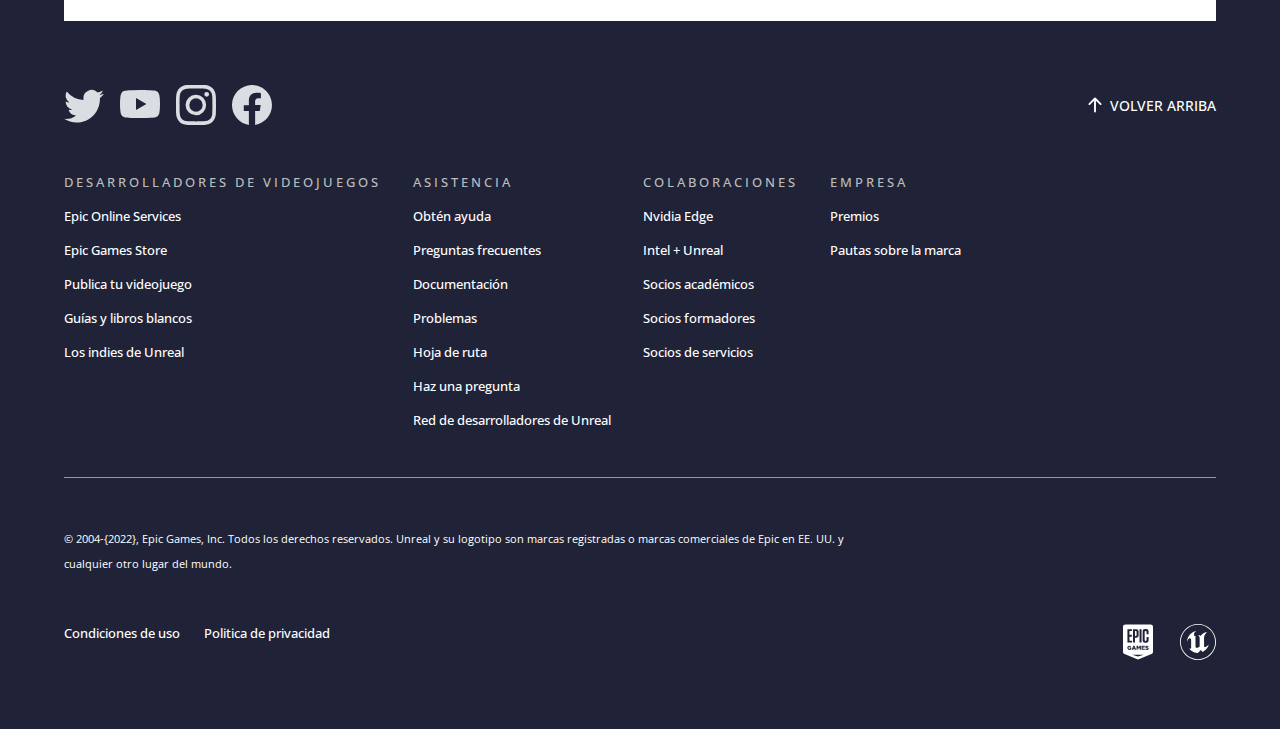
==== commit 27c83111: "improving the slider" ====
--- a/index.html
+++ b/index.html
@@ -13,6 +13,31 @@
             <path fill-rule="evenodd" d="M1 8a.5.5 0 0 1 .5-.5h11.793l-3.147-3.146a.5.5 0 0 1 .708-.708l4 4a.5.5 0 0 1 0 .708l-4 4a.5.5 0 0 1-.708-.708L13.293 8.5H1.5A.5.5 0 0 1 1 8z"/>
           </svg>
     </div>
+
+    <div class="menuH">
+        <a href="" class="menuH__enlaces">
+            <span class="menuH__enlaces-span">productos</span>
+            <img src="./assets/svg/arrow-right-short.svg" alt="" class="menuH__enlaces-img"></a>
+        <a href="" class="menuH__enlaces">
+            <span class="menuH__enlaces-span">soluciones</span>
+            <img src="./assets/svg/arrow-right-short.svg" alt="" class="menuH__enlaces-img"></a>
+        <a href="" class="menuH__enlaces">
+            <span class="menuH__enlaces-span">noticias y eventos</span>
+            <img src="./assets/svg/arrow-right-short.svg" alt="" class="menuH__enlaces-img"></a>
+        <a href="" class="menuH__enlaces">
+            <span class="menuH__enlaces-span">formación</span>
+            <img src="./assets/svg/arrow-right-short.svg" alt="" class="menuH__enlaces-img"></a>
+        <a href="" class="menuH__enlaces">
+            <span class="menuH__enlaces-span">comunidad</span>
+            <img src="./assets/svg/arrow-right-short.svg" alt="" class="menuH__enlaces-img"></a>
+        <a href="" class="menuH__enlaces">
+            <span class="menuH__enlaces-span">asistencia</span>
+            <img src="./assets/svg/arrow-right-short.svg" alt="" class="menuH__enlaces-img"></a>
+        <a href="" class="menuH__enlaces">
+            <span class="menuH__enlaces-span">marketplace</span>
+            <img src="./assets/svg/arrow-right-short.svg" alt="" class="menuH__enlaces-img"></a>
+    </div>
+    
     <header class="header">
         <a class="header__menu">
             <span class="header__menu-span menu-span-first"></span>
@@ -94,13 +119,13 @@
                     </video>
                 </div>
             </div>
-            <div class="cont-points">
-                <span class="points"><div class="points-circule"></div></span>
-                <span class="points"><div class="points-circule"></div></span>
-                <span class="points"><div class="points-circule"></div></span>
-                <span class="points"><div class="points-circule"></div></span>
-                <span class="points"><div class="points-circule"></div></span>
-                <span class="points"><div class="points-circule"></div></span>
+            <div class="cont-bars">
+                <span class="bar active"></span>
+                <span class="bar"></span>
+                <span class="bar"></span>
+                <span class="bar"></span>
+                <span class="bar"></span>
+                <span class="bar"></span>
             </div>
         </div>
         
--- a/styles/style.css
+++ b/styles/style.css
@@ -49,11 +49,54 @@
     filter: invert(100%) sepia(0%) saturate(26%) hue-rotate(296deg) brightness(98%) contrast(105%);
 }
 
+.menuH {
+    position: fixed;
+    width: 100%;
+    height: calc(100vh - 3em);
+    top: 3em;
+    background-color: var(--color-fondo);
+    display: flex;
+    flex-direction: column;
+    transform: translateX(100%);
+    z-index: 2;
+    transition: transform 1s;
+}
+
+.menuH-active {
+    transform: none;
+}
+
+body.active {
+    overflow: hidden;
+}
+
+.menuH__enlaces {
+    display: flex;
+    justify-content: space-between;
+    align-items: center;
+    text-decoration: none;
+    color: white;
+    padding: 0 1.5em;
+    width: 100%;
+    height: 4em;
+    border-bottom: 2px solid var(--color-header);
+}
+
+.menuH__enlaces-span {
+    text-transform: uppercase;
+    font-size: .8em;
+    letter-spacing: 2px;
+}
+
+.menuH__enlaces-img {
+    width: 2em;
+    filter: invert(67%) sepia(76%) saturate(5186%) hue-rotate(166deg) brightness(102%) contrast(101%);
+}
+
 .header__menu {
     position: absolute;
     display: flex;
     flex-direction: column; 
-    display: flex;
     justify-content: center;
     align-items: center;
     width: 4em;
@@ -69,7 +112,13 @@
     width: 2em;
     height: 3px;
     background-color: black;
-}
+    transition: transform .6s, opacity .6s;
+    transform-origin: 0px 100%;
+}
+
+.menu-span-first-active  { transform: rotate(45deg) translate(-1px, -5px) }
+.menu-span-second-active { transform: translate(-2em); opacity: 0;}
+.menu-span-third-active  { transform: rotate(-45deg) translate(1px, 6px) }
 
 .home-app {
     position: absolute;
@@ -311,8 +360,7 @@
 }
 
 .contSlider {
-    width: 80%;
-    /* height: 600px; */
+    width: 80%;    
     overflow-x : hidden;
     cursor: none;
 }
@@ -343,29 +391,26 @@
     transform: scale(1.2);
 }
 
-.cont-points {
+.cont-bars {
     display: flex;
     align-items: center;
     gap: 1em;
+    width: 80%;
     margin-top: 1em;
 }
 
-.points {
-    display: flex;
-    justify-content: center;
-    align-items: center;
-    width: 25px;
-    height: 25px;
-    border-radius: 50%;
-    background-color: var(--color-celeste);
+.bar {
+    flex: 1;
+    height: .4em;
+    border-bottom: 5px solid rgb(182, 182, 182);
     cursor: pointer;
-}
-
-.points-circule {
-    height: 50%;
-    width: 50%;
-    border-radius: 50%;
-    background-color: white;
+    padding-top: 1em;
+    transition: flex .6s;
+}
+
+.bar.active {
+    flex: 2;
+    border-color: white;    
 }
 
 @keyframes change {
@@ -1078,14 +1123,26 @@
     }
 }
 
+@media screen and (max-width:630px) {
+    .containerSlider-text {
+        opacity: 0;
+    }
+}
+
 @media screen and (max-width:480px) {
-    .description__title { font-size: 2.5em }
-    .containerSlider { padding-bottom: 0;}
-    .containerSlider-text { top: .5em; }
-    .containerSlider-h2 {
+    .header__menu-span       { width: 1.6em; }
+    .header__menu            { width:3em }
+    .description__title      { font-size: 2.5em }
+    .containerSlider         { padding-bottom: 0;}
+    .containerSlider-text    { top: .5em; opacity: 1}
+    .containerSlider-p       { opacity: 0; }
+    .menu-span-first-active  { transform: rotate(45deg) translate(1px, -3px) }
+    .menu-span-second-active { opacity: 0 }
+    .menu-span-third-active  { transform: rotate(-45deg) translate(2px, 3px) }
+    .contSlider, .cont-bars { width: 90%; }    
+    .containerSlider-h2   {
         left: 50%;
         transform: translateX(-50%);
         text-align: center;
     }
-    .containerSlider-p { opacity: 0; }
 }